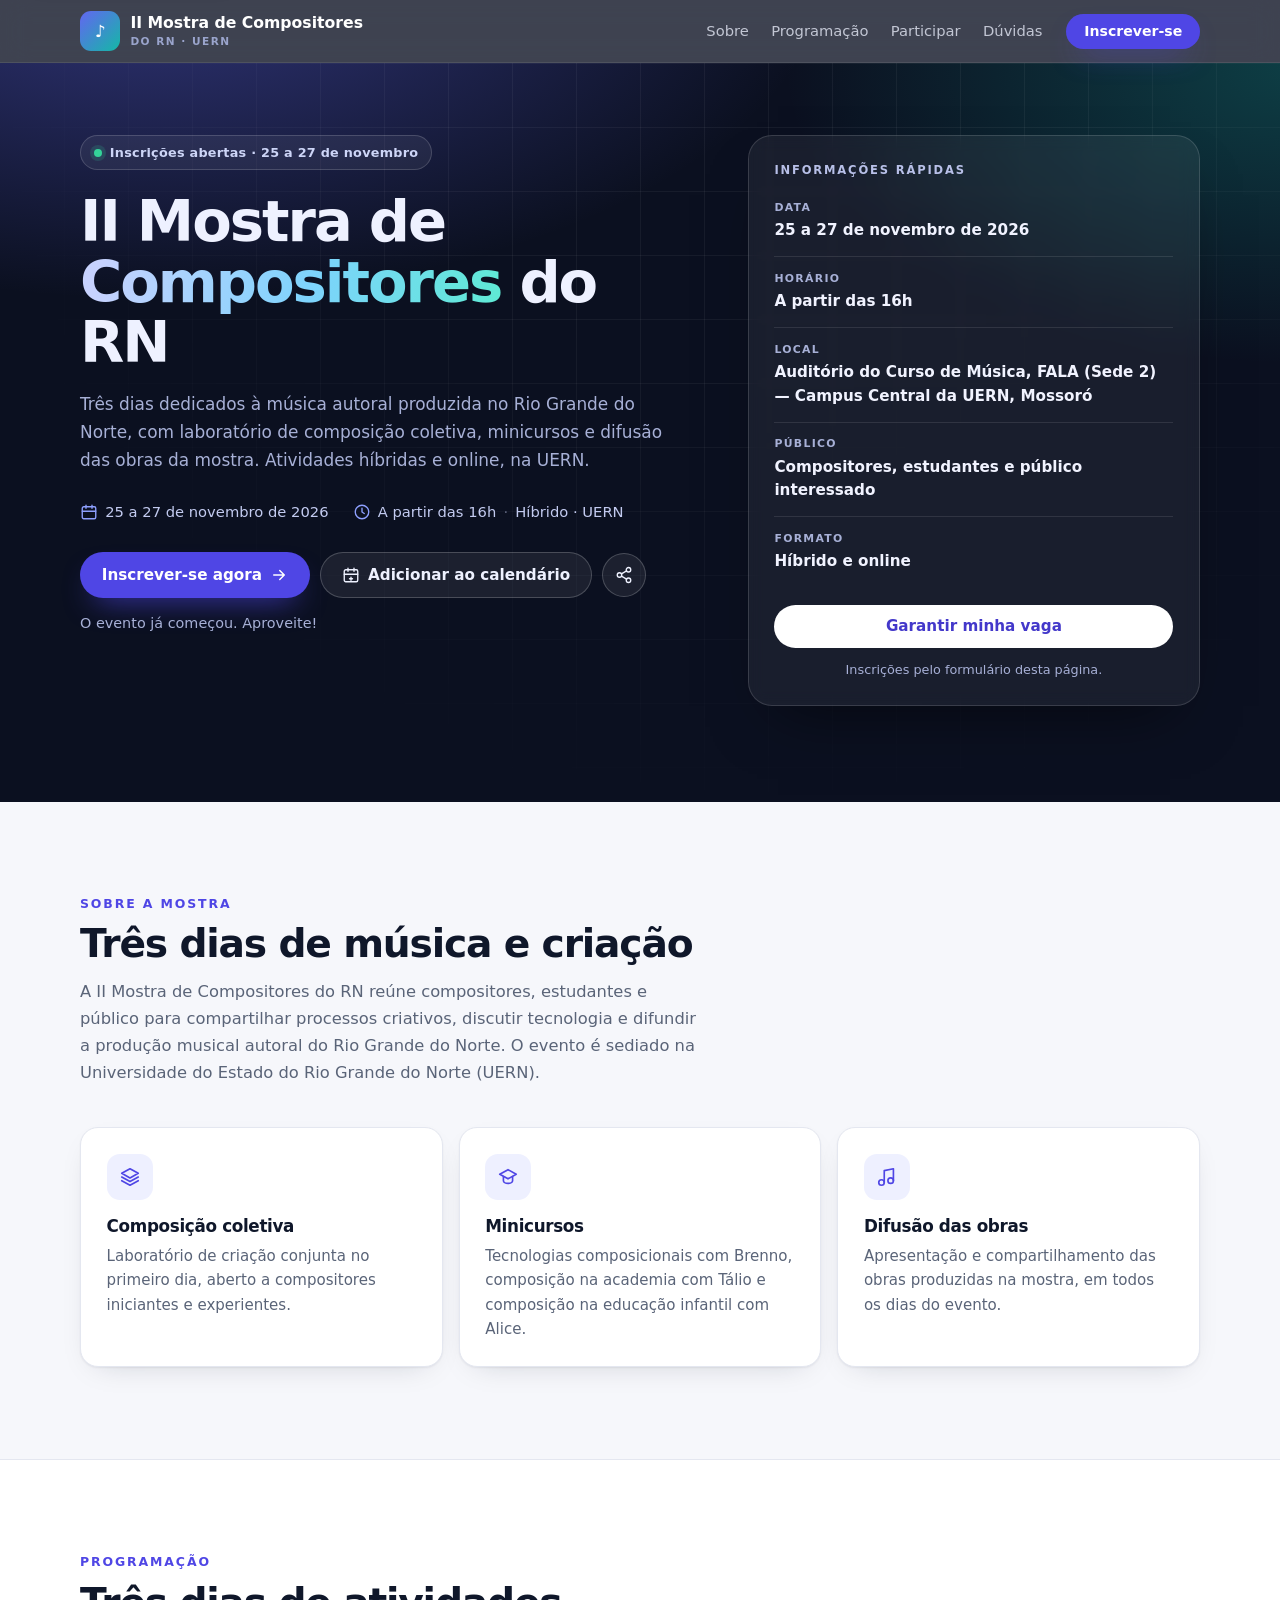
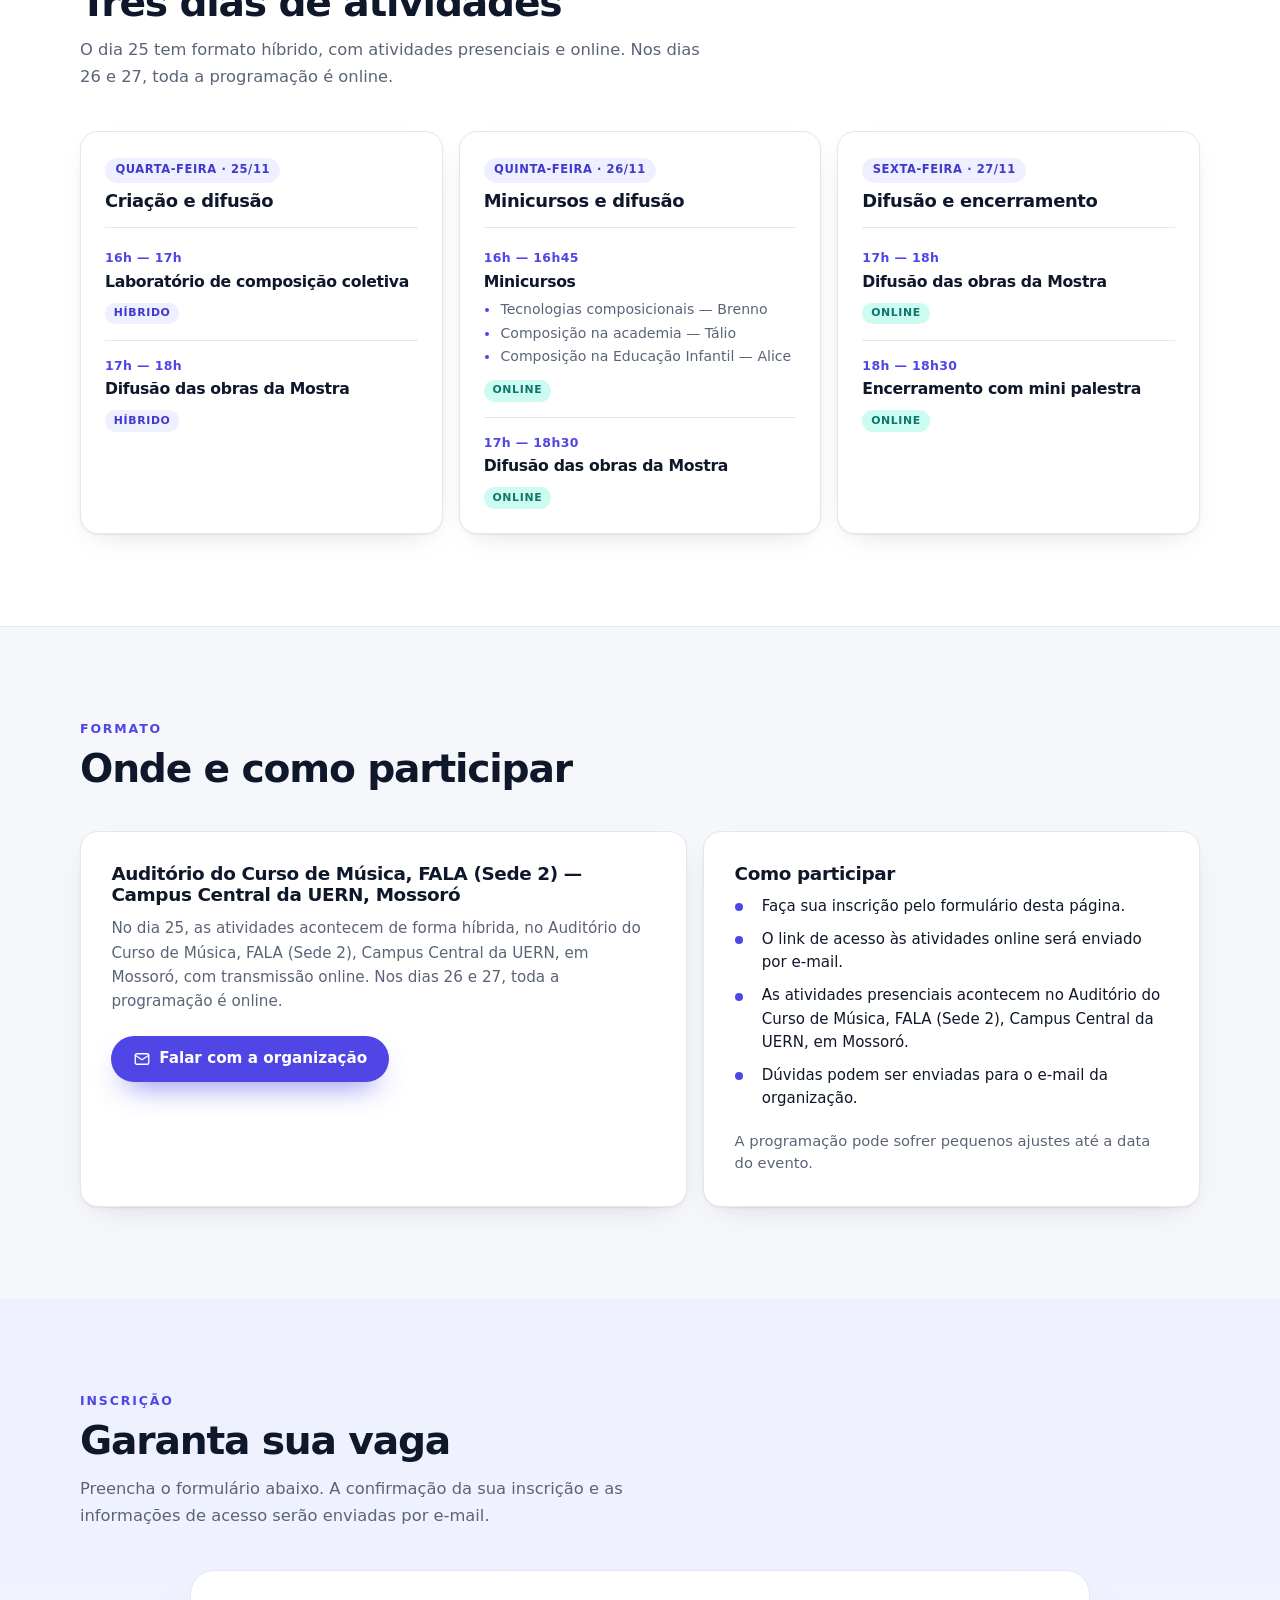
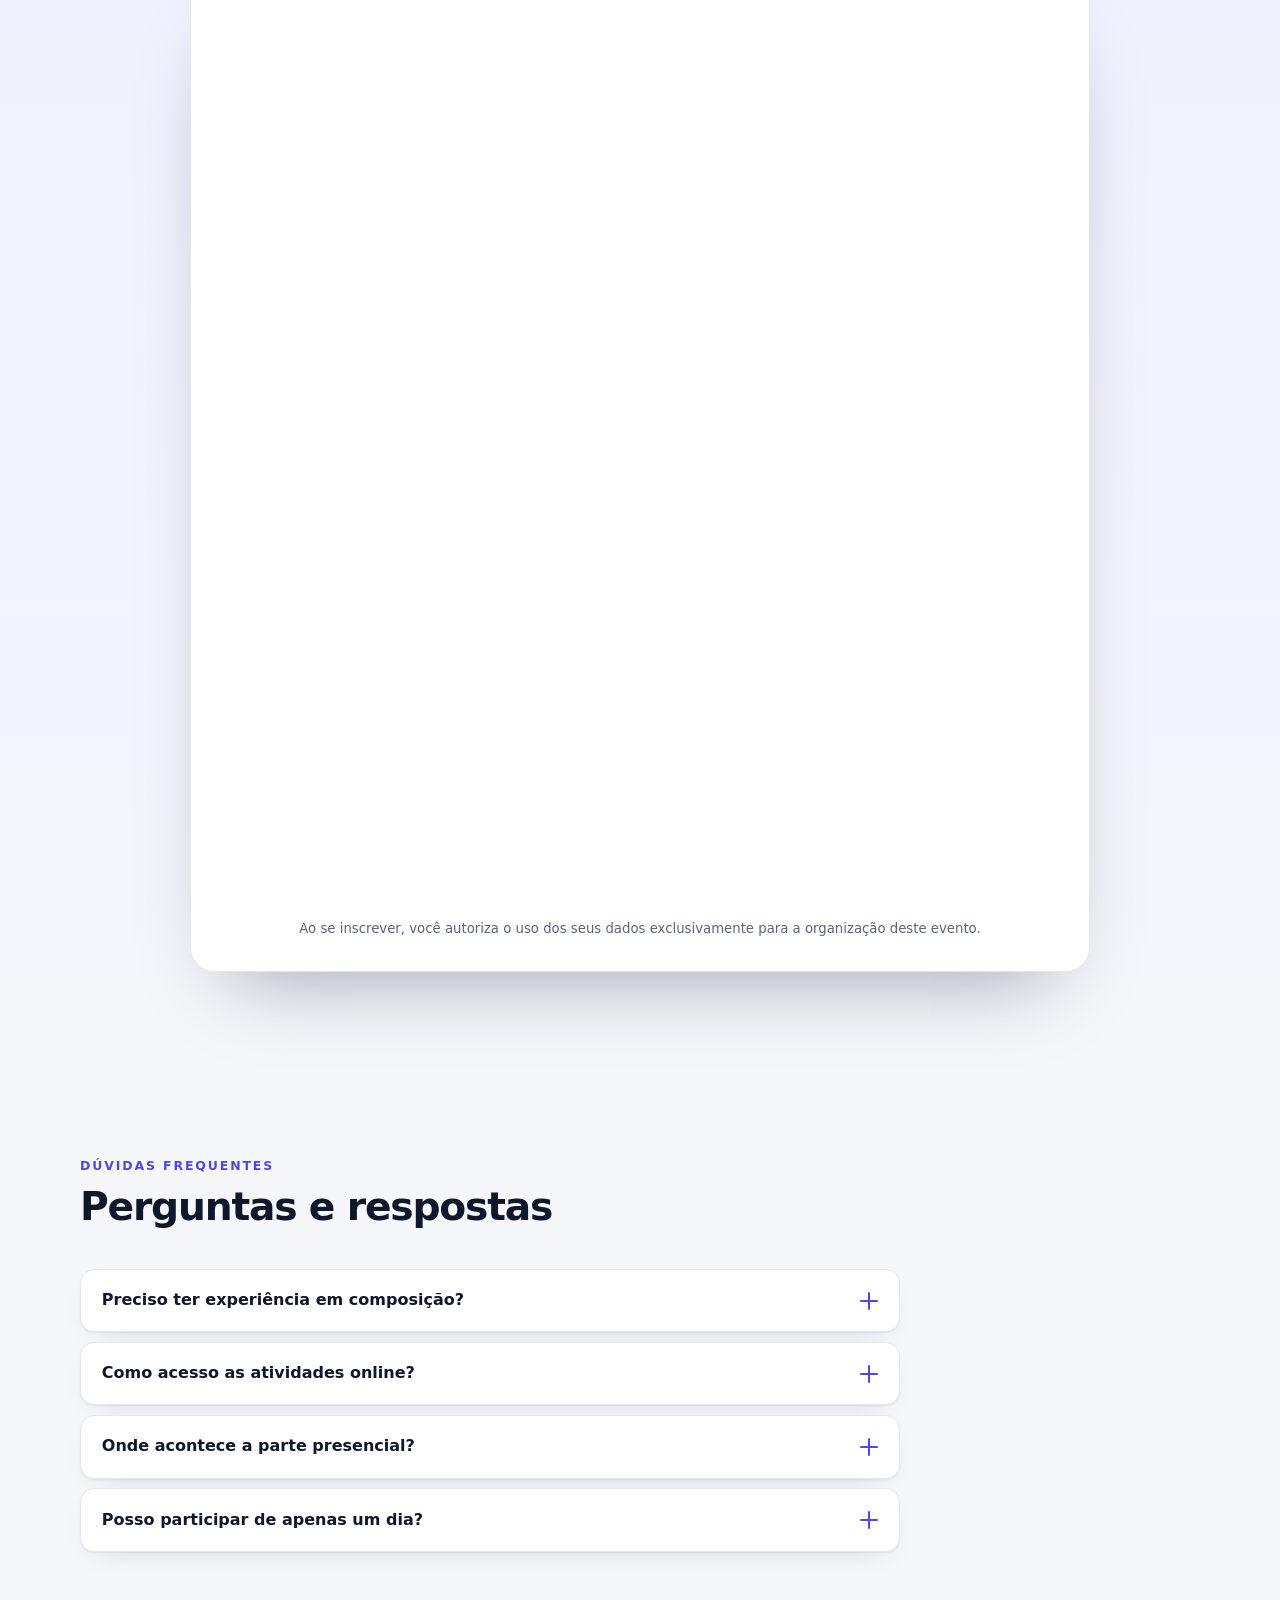
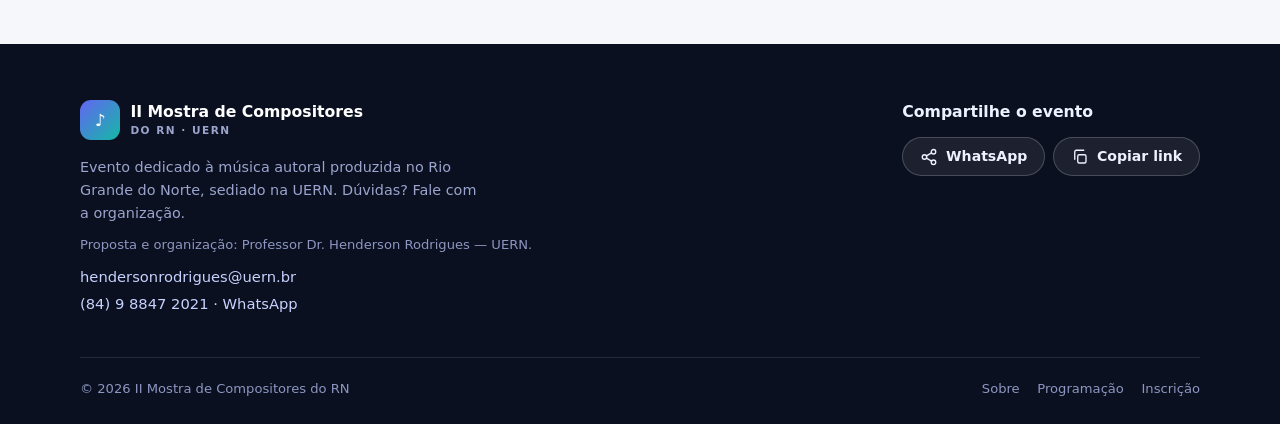
==== index.html @ 87f3ef4d "Atualiza organizacao, contatos e local do evento" ====
<!DOCTYPE html>
<html lang="pt-BR">
<head>
  <meta charset="utf-8" />
  <meta name="viewport" content="width=device-width, initial-scale=1" />
  <title>II Mostra de Compositores do RN — Inscrições abertas</title>
  <meta name="description" content="II Mostra de Compositores do RN — 25 a 27 de novembro de 2026. Laboratório de composição coletiva, minicursos e difusão de obras. Atividades híbridas e online na UERN. Inscreva-se." />
  <meta property="og:type" content="website" />
  <meta property="og:title" content="II Mostra de Compositores do RN" />
  <meta property="og:description" content="25 a 27 de novembro de 2026. Laboratório de composição coletiva, minicursos e difusão de obras. Atividades híbridas e online na UERN." />
  <meta property="og:locale" content="pt_BR" />
  <meta name="theme-color" content="#0b1020" />
  <link rel="icon" href="data:image/svg+xml,%3Csvg xmlns='http://www.w3.org/2000/svg' viewBox='0 0 100 100'%3E%3Crect width='100' height='100' rx='22' fill='%234f46e5'/%3E%3Ctext x='50' y='70' font-family='Arial, sans-serif' font-size='54' font-weight='700' text-anchor='middle' fill='%23ffffff'%3E%E2%99%AA%3C/text%3E%3C/svg%3E" />
  <link rel="stylesheet" href="styles.css" />
  <script src="content.js" defer></script>
  <script src="script.js" defer></script>
</head>
<body>
  <a class="skip-link" href="#conteudo">Pular para o conteúdo</a>

  <header class="site-header">
    <div class="container header-inner">
      <a class="brand" href="#topo" aria-label="Voltar ao início">
        <span class="brand-mark" aria-hidden="true">♪</span>
        <span class="brand-text">
          <span data-field="brand.main">II Mostra de Compositores</span>
          <small data-field="brand.sub">do RN · UERN</small>
        </span>
      </a>

      <nav class="nav" aria-label="Navegação principal">
        <a href="#sobre">Sobre</a>
        <a href="#programacao">Programação</a>
        <a href="#local">Participar</a>
        <a href="#faq">Dúvidas</a>
      </nav>

      <a class="btn btn-primary btn-sm" href="#inscricao">Inscrever-se</a>
    </div>
  </header>

  <main id="conteudo">
    <section class="hero" id="topo">
      <div class="container hero-grid">
        <div class="hero-copy">
          <p class="badge">
            <span class="badge-dot" aria-hidden="true"></span>
            <span data-field="hero.badge">Inscrições abertas · 25 a 27 de novembro</span>
          </p>

          <h1>
            <span data-field="hero.titleStart">II Mostra de</span>
            <span class="grad" data-field="hero.titleHighlight">Compositores</span>
            <span data-field="hero.titleEnd">do RN</span>
          </h1>

          <p class="lead" data-field="hero.lead">
            Três dias dedicados à música autoral produzida no Rio Grande do Norte, com
            laboratório de composição coletiva, minicursos e difusão das obras da mostra.
            Atividades híbridas e online.
          </p>

          <ul class="hero-meta" aria-label="Informações do evento">
            <li>
              <svg viewBox="0 0 24 24" fill="none" stroke="currentColor" stroke-width="1.8" stroke-linecap="round" stroke-linejoin="round" aria-hidden="true"><rect x="3" y="5" width="18" height="16" rx="2"/><path d="M16 3v4M8 3v4M3 11h18"/></svg>
              <span data-event="date">25 a 27 de novembro de 2026</span>
            </li>
            <li>
              <svg viewBox="0 0 24 24" fill="none" stroke="currentColor" stroke-width="1.8" stroke-linecap="round" stroke-linejoin="round" aria-hidden="true"><circle cx="12" cy="12" r="9"/><path d="M12 7v5l3 2"/></svg>
              <span data-event="time">A partir das 16h</span> <span class="meta-sep">·</span> <span data-event="location-short">Híbrido/Online</span>
            </li>
          </ul>

          <div class="hero-actions">
            <a class="btn btn-primary" href="#inscricao">
              <span data-field="hero.ctaPrimary">Inscrever-se agora</span>
              <svg viewBox="0 0 24 24" fill="none" stroke="currentColor" stroke-width="2" stroke-linecap="round" stroke-linejoin="round" aria-hidden="true"><path d="M5 12h14M13 6l6 6-6 6"/></svg>
            </a>
            <a class="btn btn-ghost" id="add-to-calendar" href="#" download="evento.ics">
              <svg viewBox="0 0 24 24" fill="none" stroke="currentColor" stroke-width="1.8" stroke-linecap="round" stroke-linejoin="round" aria-hidden="true"><rect x="3" y="5" width="18" height="16" rx="2"/><path d="M16 3v4M8 3v4M3 11h18M12 15v4M10 17h4"/></svg>
              <span data-field="hero.ctaCalendar">Adicionar ao calendário</span>
            </a>
            <a class="btn btn-icon" id="share-whatsapp" href="#" target="_blank" rel="noopener" aria-label="Compartilhar no WhatsApp" title="Compartilhar no WhatsApp">
              <svg viewBox="0 0 24 24" fill="none" stroke="currentColor" stroke-width="1.8" stroke-linecap="round" stroke-linejoin="round" aria-hidden="true"><circle cx="18" cy="5" r="3"/><circle cx="6" cy="12" r="3"/><circle cx="18" cy="19" r="3"/><path d="m8.6 13.5 6.8 4M15.4 6.5l-6.8 4"/></svg>
            </a>
          </div>

          <div class="countdown" id="countdown" aria-label="Contagem regressiva para o evento" hidden>
            <div class="cd-item"><span class="cd-value" id="cd-days">00</span><span class="cd-label">dias</span></div>
            <div class="cd-item"><span class="cd-value" id="cd-hours">00</span><span class="cd-label">horas</span></div>
            <div class="cd-item"><span class="cd-value" id="cd-mins">00</span><span class="cd-label">min</span></div>
            <div class="cd-item"><span class="cd-value" id="cd-secs">00</span><span class="cd-label">seg</span></div>
          </div>
          <p class="countdown-note" id="countdown-note" hidden></p>
        </div>

        <aside class="event-card" aria-label="Resumo do evento">
          <p class="event-card-title" data-field="hero.cardTitle">Informações rápidas</p>
          <dl class="event-details">
            <div>
              <dt>Data</dt>
              <dd data-event="date">25 a 27 de novembro de 2026</dd>
            </div>
            <div>
              <dt>Horário</dt>
              <dd data-event="time">A partir das 16h</dd>
            </div>
            <div>
              <dt>Local</dt>
              <dd data-event="location">Auditório do Curso de Música, FALA (Sede 2) — Campus Central da UERN, Mossoró</dd>
            </div>
            <div>
              <dt>Público</dt>
              <dd data-field="hero.cardAudience">Compositores, estudantes e público interessado</dd>
            </div>
            <div>
              <dt>Formato</dt>
              <dd data-field="hero.cardFormat">Híbrido e online</dd>
            </div>
          </dl>
          <a class="btn btn-light" href="#inscricao" data-field="hero.cardButton">Garantir minha vaga</a>
          <p class="event-card-note" data-field="hero.cardNote">Inscrições pelo formulário desta página.</p>
        </aside>
      </div>
    </section>

    <section class="section" id="sobre">
      <div class="container">
        <div class="section-head reveal">
          <p class="eyebrow" data-field="about.eyebrow">Sobre a mostra</p>
          <h2 data-field="about.heading">Três dias de música e criação</h2>
          <p class="section-lead" data-field="about.lead">
            A II Mostra de Compositores do RN reúne compositores, estudantes e público
            para compartilhar processos criativos, discutir tecnologia e difundir a
            produção musical autoral do Rio Grande do Norte.
          </p>
        </div>

        <div class="feature-grid">
          <article class="feature-card reveal">
            <span class="feature-icon" aria-hidden="true">
              <svg viewBox="0 0 24 24" fill="none" stroke="currentColor" stroke-width="1.8" stroke-linecap="round" stroke-linejoin="round"><path d="M12 3 3 8l9 5 9-5-9-5Z"/><path d="M3 12l9 5 9-5"/><path d="M3 16l9 5 9-5"/></svg>
            </span>
            <h3 data-field="about.card1Title">Composição coletiva</h3>
            <p data-field="about.card1Text">Laboratório de criação conjunta no primeiro dia, aberto a compositores iniciantes e experientes.</p>
          </article>

          <article class="feature-card reveal">
            <span class="feature-icon" aria-hidden="true">
              <svg viewBox="0 0 24 24" fill="none" stroke="currentColor" stroke-width="1.8" stroke-linecap="round" stroke-linejoin="round"><path d="M12 4 3 9l9 5 9-5-9-5Z"/><path d="M7 11.5V16c0 1.5 2.2 3 5 3s5-1.5 5-3v-4.5"/></svg>
            </span>
            <h3 data-field="about.card2Title">Minicursos</h3>
            <p data-field="about.card2Text">Tecnologias composicionais com Brenno, composição na academia com Tálio e composição na educação infantil com Alice.</p>
          </article>

          <article class="feature-card reveal">
            <span class="feature-icon" aria-hidden="true">
              <svg viewBox="0 0 24 24" fill="none" stroke="currentColor" stroke-width="1.8" stroke-linecap="round" stroke-linejoin="round"><path d="M9 18V5l10-2v13"/><circle cx="6" cy="18" r="3"/><circle cx="16" cy="16" r="3"/></svg>
            </span>
            <h3 data-field="about.card3Title">Difusão das obras</h3>
            <p data-field="about.card3Text">Apresentação e compartilhamento das obras produzidas na mostra, em todos os dias do evento.</p>
          </article>
        </div>
      </div>
    </section>

    <section class="section section-alt" id="programacao">
      <div class="container">
        <div class="section-head reveal">
          <p class="eyebrow" data-field="schedule.eyebrow">Programação</p>
          <h2 data-field="schedule.heading">Três dias de atividades</h2>
          <p class="section-lead" data-field="schedule.lead">
            O dia 25 tem formato híbrido, com atividades presenciais e online.
            Nos dias 26 e 27, toda a programação é online.
          </p>
        </div>

        <div class="schedule">
          <article class="day-card reveal">
            <header class="day-head">
              <span class="day-pill" data-field="schedule.day1.label">Quarta-feira · 25/11</span>
              <h3 data-field="schedule.day1.title">Criação e difusão</h3>
            </header>
            <ul class="session-list">
              <li class="session">
                <span class="session-time" data-field="schedule.day1.session1.time">16h — 17h</span>
                <h4 data-field="schedule.day1.session1.title">Laboratório de composição coletiva</h4>
                <span class="format-tag format-hybrid" data-field="schedule.day1.session1.format">Híbrido</span>
              </li>
              <li class="session">
                <span class="session-time" data-field="schedule.day1.session2.time">17h — 18h</span>
                <h4 data-field="schedule.day1.session2.title">Difusão das obras da Mostra</h4>
                <span class="format-tag format-hybrid" data-field="schedule.day1.session2.format">Híbrido</span>
              </li>
            </ul>
          </article>

          <article class="day-card reveal">
            <header class="day-head">
              <span class="day-pill" data-field="schedule.day2.label">Quinta-feira · 26/11</span>
              <h3 data-field="schedule.day2.title">Minicursos e difusão</h3>
            </header>
            <ul class="session-list">
              <li class="session">
                <span class="session-time" data-field="schedule.day2.session1.time">16h — 16h45</span>
                <h4 data-field="schedule.day2.session1.title">Minicursos</h4>
                <ul class="session-details" data-field="schedule.day2.session1.details" data-field-lines>
                  <li>Tecnologias composicionais — Brenno</li>
                  <li>Composição na academia — Tálio</li>
                  <li>Composição na Educação Infantil — Alice</li>
                </ul>
                <span class="format-tag format-online" data-field="schedule.day2.session1.format">Online</span>
              </li>
              <li class="session">
                <span class="session-time" data-field="schedule.day2.session2.time">17h — 18h30</span>
                <h4 data-field="schedule.day2.session2.title">Difusão das obras da Mostra</h4>
                <span class="format-tag format-online" data-field="schedule.day2.session2.format">Online</span>
              </li>
            </ul>
          </article>

          <article class="day-card reveal">
            <header class="day-head">
              <span class="day-pill" data-field="schedule.day3.label">Sexta-feira · 27/11</span>
              <h3 data-field="schedule.day3.title">Difusão e encerramento</h3>
            </header>
            <ul class="session-list">
              <li class="session">
                <span class="session-time" data-field="schedule.day3.session1.time">17h — 18h</span>
                <h4 data-field="schedule.day3.session1.title">Difusão das obras da Mostra</h4>
                <span class="format-tag format-online" data-field="schedule.day3.session1.format">Online</span>
              </li>
              <li class="session">
                <span class="session-time" data-field="schedule.day3.session2.time">18h — 18h30</span>
                <h4 data-field="schedule.day3.session2.title">Encerramento com mini palestra</h4>
                <span class="format-tag format-online" data-field="schedule.day3.session2.format">Online</span>
              </li>
            </ul>
          </article>
        </div>
      </div>
    </section>

    <section class="section" id="local">
      <div class="container">
        <div class="section-head reveal">
          <p class="eyebrow" data-field="location.eyebrow">Formato</p>
          <h2 data-field="location.heading">Onde e como participar</h2>
        </div>

        <div class="location-grid">
          <div class="location-card reveal">
            <h3 data-event="location">Auditório do Curso de Música, FALA (Sede 2) — Campus Central da UERN, Mossoró</h3>
            <p data-field="location.cardText">
              No dia 25, as atividades acontecem de forma híbrida, no Auditório do Curso
              de Música, FALA (Sede 2), Campus Central da UERN, em Mossoró, com
              transmissão online. Nos dias 26 e 27, toda a programação é online.
            </p>
            <a class="btn btn-primary" data-event="email-link" href="mailto:hendersonrodrigues@gmail.com">
              <svg viewBox="0 0 24 24" fill="none" stroke="currentColor" stroke-width="1.8" stroke-linecap="round" stroke-linejoin="round" aria-hidden="true"><rect x="3" y="5" width="18" height="14" rx="2"/><path d="m3 7 9 6 9-6"/></svg>
              <span data-field="location.cardButton">Falar com a organização</span>
            </a>
          </div>

          <div class="location-tips reveal">
            <h3 data-field="location.tipsHeading">Como participar</h3>
            <ul class="check-list">
              <li data-field="location.tip1">Faça sua inscrição pelo formulário desta página.</li>
              <li data-field="location.tip2">O link de acesso às atividades online será enviado por e-mail.</li>
              <li data-field="location.tip3">As atividades presenciais acontecem no Auditório do Curso de Música, FALA (Sede 2), Campus Central da UERN, em Mossoró.</li>
              <li data-field="location.tip4">Dúvidas podem ser enviadas para o e-mail da organização.</li>
            </ul>
            <p class="muted" data-field="location.note">A programação pode sofrer pequenos ajustes até a data do evento.</p>
          </div>
        </div>
      </div>
    </section>

    <section class="section signup" id="inscricao">
      <div class="container">
        <div class="section-head reveal">
          <p class="eyebrow" data-field="signup.eyebrow">Inscrição</p>
          <h2 data-field="signup.heading">Garanta sua vaga</h2>
          <p class="section-lead" data-field="signup.lead">
            Preencha o formulário abaixo. A confirmação da sua inscrição e as
            informações de acesso serão enviadas por e-mail.
          </p>
        </div>

        <div class="form-card reveal">
          <div id="form-placeholder" class="form-placeholder">
            <p class="form-placeholder-title" data-field="signup.placeholderTitle">O formulário de inscrição será disponibilizado em breve.</p>
            <p><span data-field="signup.placeholderText">Enquanto isso, você pode entrar em contato pelo e-mail</span> <a data-event="email-link" href="mailto:hendersonrodrigues@gmail.com"><span data-event="email">hendersonrodrigues@gmail.com</span></a>.</p>
          </div>
          <iframe
            id="form-iframe"
            title="Formulário de inscrição na II Mostra de Compositores do RN"
            src="about:blank"
            loading="lazy"
            hidden
          ></iframe>
          <p class="form-note" data-field="signup.note">
            Ao se inscrever, você autoriza o uso dos seus dados exclusivamente para a
            organização deste evento.
          </p>
        </div>
      </div>
    </section>

    <section class="section" id="faq">
      <div class="container">
        <div class="section-head reveal">
          <p class="eyebrow" data-field="faq.eyebrow">Dúvidas frequentes</p>
          <h2 data-field="faq.heading">Perguntas e respostas</h2>
        </div>

        <div class="faq-list reveal">
          <details>
            <summary>
              <span data-field="faq.q1">Preciso ter experiência em composição?</span>
              <span class="faq-icon" aria-hidden="true"></span>
            </summary>
            <p data-field="faq.a1">Não. As atividades são abertas tanto a pessoas iniciantes quanto a compositores com experiência.</p>
          </details>
          <details>
            <summary>
              <span data-field="faq.q2">Como acesso as atividades online?</span>
              <span class="faq-icon" aria-hidden="true"></span>
            </summary>
            <p data-field="faq.a2">Após a inscrição, o link de acesso será enviado ao e-mail informado no formulário.</p>
          </details>
          <details>
            <summary>
              <span data-field="faq.q3">Onde acontece a parte presencial?</span>
              <span class="faq-icon" aria-hidden="true"></span>
            </summary>
            <p data-field="faq.a3">No Auditório do Curso de Música, FALA (Sede 2), Campus Central da UERN, em Mossoró.</p>
          </details>
          <details>
            <summary>
              <span data-field="faq.q4">Posso participar de apenas um dia?</span>
              <span class="faq-icon" aria-hidden="true"></span>
            </summary>
            <p data-field="faq.a4">Sim. Você pode acompanhar as atividades de interesse, respeitando os horários de cada dia da programação.</p>
          </details>
        </div>
      </div>
    </section>
  </main>

  <footer class="site-footer">
    <div class="container footer-grid">
      <div>
        <a class="brand" href="#topo" aria-label="Voltar ao início">
          <span class="brand-mark" aria-hidden="true">♪</span>
          <span class="brand-text">
            <span data-field="brand.main">II Mostra de Compositores</span>
            <small data-field="brand.sub">do RN · UERN</small>
          </span>
        </a>
        <p class="footer-text" data-field="footer.text">
          Evento dedicado à música autoral produzida no Rio Grande do Norte, sediado na UERN.
          Dúvidas? Fale com a organização.
        </p>
        <p class="footer-credit" data-field="footer.credit">Proposta e organização: Professor Dr. Henderson Rodrigues — UERN.</p>
        <div class="footer-contact">
          <a class="footer-mail" data-event="email-link" href="mailto:hendersonrodrigues@uern.br">
            <span data-event="email">hendersonrodrigues@uern.br</span>
          </a>
          <a class="footer-mail" data-event="phone-link" href="https://wa.me/5584988472021">
            <span data-event="phone">(84) 9 8847 2021</span> · WhatsApp
          </a>
        </div>
      </div>

      <div class="footer-share">
        <p class="footer-title" data-field="footer.shareTitle">Compartilhe o evento</p>
        <div class="footer-actions">
          <a class="btn btn-ghost btn-sm" id="share-whatsapp-footer" href="#" target="_blank" rel="noopener">
            <svg viewBox="0 0 24 24" fill="none" stroke="currentColor" stroke-width="1.8" stroke-linecap="round" stroke-linejoin="round" aria-hidden="true"><circle cx="18" cy="5" r="3"/><circle cx="6" cy="12" r="3"/><circle cx="18" cy="19" r="3"/><path d="m8.6 13.5 6.8 4M15.4 6.5l-6.8 4"/></svg>
            <span data-field="footer.whatsapp">WhatsApp</span>
          </a>
          <button class="btn btn-ghost btn-sm" id="copy-link" type="button">
            <svg viewBox="0 0 24 24" fill="none" stroke="currentColor" stroke-width="1.8" stroke-linecap="round" stroke-linejoin="round" aria-hidden="true"><rect x="9" y="9" width="11" height="11" rx="2"/><path d="M5 15V5a2 2 0 0 1 2-2h10"/></svg>
            <span data-field="footer.copy">Copiar link</span>
          </button>
        </div>
        <p class="copy-feedback" id="copy-feedback" role="status" aria-live="polite"></p>
      </div>
    </div>

    <div class="container footer-bottom">
      <p>© <span id="year">2026</span> <span data-event="event-name">II Mostra de Compositores do RN</span></p>
      <nav aria-label="Links do rodapé">
        <a href="#sobre">Sobre</a>
        <a href="#programacao">Programação</a>
        <a href="#inscricao">Inscrição</a>
      </nav>
    </div>
  </footer>
</body>
</html>
---- styles.css ----
:root {
  --ink: #0f172a;
  --muted: #5a6478;
  --line: #e4e7f0;
  --bg: #f6f7fb;
  --white: #ffffff;
  --brand: #4f46e5;
  --brand-strong: #4338ca;
  --brand-soft: #eef0ff;
  --accent: #f59e0b;
  --hero-ink: #eef1ff;
  --hero-muted: #a7b0d6;
  --radius: 18px;
  --shadow-sm: 0 1px 2px rgba(15, 23, 42, 0.06), 0 10px 30px -18px rgba(15, 23, 42, 0.25);
  --shadow-lg: 0 40px 80px -40px rgba(15, 23, 42, 0.4);
  --font: ui-sans-serif, system-ui, -apple-system, "Segoe UI", Roboto, "Helvetica Neue", Arial, sans-serif;
}

*,
*::before,
*::after {
  box-sizing: border-box;
}

html {
  scroll-behavior: smooth;
  -webkit-text-size-adjust: 100%;
}

body {
  margin: 0;
  font-family: var(--font);
  font-size: 16px;
  line-height: 1.55;
  color: var(--ink);
  background: var(--bg);
  -webkit-font-smoothing: antialiased;
}

[hidden] {
  display: none !important;
}

a {
  color: var(--brand);
  text-decoration: none;
}

p a {
  text-decoration: underline;
  text-underline-offset: 2px;
}

h1,
h2,
h3,
h4 {
  margin: 0;
  line-height: 1.15;
  letter-spacing: -0.02em;
}

p {
  margin: 0 0 1rem;
}

ul,
ol {
  margin: 0;
  padding: 0;
  list-style: none;
}

svg {
  width: 18px;
  height: 18px;
  flex: none;
}

:focus-visible {
  outline: 3px solid var(--accent);
  outline-offset: 3px;
}

.container {
  width: min(1120px, 100% - 2.5rem);
  margin-inline: auto;
}

.skip-link {
  position: absolute;
  top: -4rem;
  left: 1rem;
  z-index: 200;
  padding: 0.6rem 1rem;
  border-radius: 10px;
  background: #fff;
  color: var(--ink);
  font-weight: 600;
  box-shadow: var(--shadow-sm);
  transition: top 0.2s ease;
}

.skip-link:focus {
  top: 1rem;
}

section[id],
#topo {
  scroll-margin-top: 84px;
}

.btn {
  display: inline-flex;
  align-items: center;
  justify-content: center;
  gap: 0.5rem;
  padding: 0.8rem 1.3rem;
  border: 1px solid transparent;
  border-radius: 999px;
  font-family: inherit;
  font-size: 0.95rem;
  font-weight: 600;
  line-height: 1;
  white-space: nowrap;
  cursor: pointer;
  transition: transform 0.2s ease, background-color 0.2s ease, border-color 0.2s ease, box-shadow 0.2s ease;
}

.btn:hover {
  transform: translateY(-1px);
}

.btn svg {
  width: 18px;
  height: 18px;
}

.btn-primary {
  background: var(--brand);
  color: #fff;
  box-shadow: 0 14px 30px -14px rgba(79, 70, 229, 0.9);
}

.btn-primary:hover {
  background: var(--brand-strong);
}

.btn-ghost {
  background: rgba(255, 255, 255, 0.07);
  border-color: rgba(255, 255, 255, 0.2);
  color: var(--hero-ink);
}

.btn-ghost:hover {
  background: rgba(255, 255, 255, 0.14);
}

.btn-light {
  width: 100%;
  background: #fff;
  color: var(--brand-strong);
}

.btn-light:hover {
  background: var(--brand-soft);
}

.btn-sm {
  padding: 0.6rem 1.05rem;
  font-size: 0.88rem;
}

.btn-icon {
  width: 44px;
  height: 44px;
  padding: 0;
  background: rgba(255, 255, 255, 0.07);
  border-color: rgba(255, 255, 255, 0.2);
  color: var(--hero-ink);
}

.btn-icon:hover {
  background: rgba(255, 255, 255, 0.14);
}

.site-header {
  position: sticky;
  top: 0;
  z-index: 60;
  background: rgba(11, 16, 32, 0.78);
  border-bottom: 1px solid rgba(255, 255, 255, 0.08);
  backdrop-filter: blur(14px);
  -webkit-backdrop-filter: blur(14px);
}

.header-inner {
  display: flex;
  align-items: center;
  gap: 1.5rem;
  padding: 0.7rem 0;
}

.brand {
  display: inline-flex;
  align-items: center;
  gap: 0.65rem;
  margin-right: auto;
  color: #fff;
}

.brand-mark {
  display: grid;
  place-items: center;
  width: 40px;
  height: 40px;
  border-radius: 11px;
  background: linear-gradient(135deg, #6366f1, #14b8a6);
  font-weight: 800;
  font-size: 1.05rem;
  color: #fff;
}

.brand-text {
  font-weight: 700;
  font-size: 0.98rem;
  line-height: 1.2;
}

.brand-text small {
  display: block;
  margin-top: 2px;
  font-size: 0.66rem;
  font-weight: 600;
  letter-spacing: 0.14em;
  text-transform: uppercase;
  color: #9aa4cc;
}

.nav {
  display: flex;
  gap: 1.4rem;
}

.nav a {
  color: rgba(238, 241, 255, 0.75);
  font-size: 0.92rem;
  font-weight: 500;
  transition: color 0.2s ease;
}

.nav a:hover {
  color: #fff;
}

.hero {
  position: relative;
  overflow: hidden;
  padding: 72px 0 96px;
  background:
    radial-gradient(1100px 560px at 12% -15%, rgba(99, 102, 241, 0.45), transparent 62%),
    radial-gradient(900px 520px at 102% 0%, rgba(20, 184, 166, 0.28), transparent 58%),
    #0b1020;
  color: var(--hero-ink);
}

.hero::before {
  content: "";
  position: absolute;
  inset: 0;
  background-image:
    linear-gradient(rgba(255, 255, 255, 0.05) 1px, transparent 1px),
    linear-gradient(90deg, rgba(255, 255, 255, 0.05) 1px, transparent 1px);
  background-size: 64px 64px;
  mask-image: radial-gradient(ellipse at 60% 0%, #000 30%, transparent 75%);
  -webkit-mask-image: radial-gradient(ellipse at 60% 0%, #000 30%, transparent 75%);
  pointer-events: none;
}

.hero-grid {
  position: relative;
  display: grid;
  grid-template-columns: 1.15fr 0.85fr;
  gap: 3.5rem;
  align-items: start;
}

.badge {
  display: inline-flex;
  align-items: center;
  gap: 0.5rem;
  margin: 0 0 1.4rem;
  padding: 0.4rem 0.8rem;
  border: 1px solid rgba(255, 255, 255, 0.16);
  border-radius: 999px;
  background: rgba(255, 255, 255, 0.06);
  font-size: 0.8rem;
  font-weight: 600;
  letter-spacing: 0.02em;
  color: #cdd5f7;
}

.badge-dot {
  width: 8px;
  height: 8px;
  border-radius: 50%;
  background: #34d399;
  box-shadow: 0 0 0 4px rgba(52, 211, 153, 0.16);
  animation: pulse 2.2s ease-in-out infinite;
}

@keyframes pulse {
  0%,
  100% {
    box-shadow: 0 0 0 4px rgba(52, 211, 153, 0.16);
  }
  50% {
    box-shadow: 0 0 0 7px rgba(52, 211, 153, 0.05);
  }
}

.hero h1 {
  font-size: clamp(2.3rem, 5vw, 3.6rem);
  font-weight: 800;
  letter-spacing: -0.035em;
  line-height: 1.05;
  margin-bottom: 1.1rem;
}

.grad {
  background: linear-gradient(100deg, #c7d2fe 5%, #7dd3fc 55%, #5eead4 100%);
  -webkit-background-clip: text;
  background-clip: text;
  color: transparent;
}

.lead {
  max-width: 56ch;
  font-size: 1.06rem;
  line-height: 1.65;
  color: var(--hero-muted);
}

.hero-meta {
  display: flex;
  flex-wrap: wrap;
  gap: 0.7rem 1.5rem;
  margin-top: 1.6rem;
  color: #c3cbf0;
  font-size: 0.92rem;
}

.hero-meta li {
  display: flex;
  align-items: center;
  gap: 0.45rem;
}

.hero-meta svg {
  color: #8ea0ff;
}

.meta-sep {
  color: rgba(195, 203, 240, 0.45);
}

.hero-actions {
  display: flex;
  flex-wrap: wrap;
  align-items: center;
  gap: 0.65rem;
  margin-top: 1.8rem;
}

.countdown {
  display: grid;
  grid-template-columns: repeat(4, minmax(62px, 76px));
  gap: 0.55rem;
  margin-top: 2.2rem;
}

.cd-item {
  display: flex;
  flex-direction: column;
  align-items: center;
  gap: 0.15rem;
  padding: 0.65rem 0.25rem 0.55rem;
  border: 1px solid rgba(255, 255, 255, 0.1);
  border-radius: 13px;
  background: rgba(255, 255, 255, 0.06);
}

.cd-value {
  font-size: 1.55rem;
  font-weight: 800;
  font-variant-numeric: tabular-nums;
  letter-spacing: -0.02em;
}

.cd-label {
  font-size: 0.64rem;
  font-weight: 600;
  letter-spacing: 0.14em;
  text-transform: uppercase;
  color: var(--hero-muted);
}

.countdown-note {
  margin-top: 0.9rem;
  font-size: 0.9rem;
  color: var(--hero-muted);
}

.event-card {
  padding: 1.6rem;
  border: 1px solid rgba(255, 255, 255, 0.14);
  border-radius: 24px;
  background: rgba(255, 255, 255, 0.06);
  backdrop-filter: blur(8px);
  -webkit-backdrop-filter: blur(8px);
  box-shadow: 0 30px 60px -30px rgba(0, 0, 0, 0.6);
}

.event-card-title {
  margin-bottom: 0.4rem;
  font-size: 0.72rem;
  font-weight: 700;
  letter-spacing: 0.16em;
  text-transform: uppercase;
  color: #b8c0e8;
}

.event-details {
  margin: 0;
}

.event-details > div {
  display: grid;
  gap: 0.15rem;
  padding: 0.85rem 0;
  border-top: 1px solid rgba(255, 255, 255, 0.1);
}

.event-details dt {
  font-size: 0.68rem;
  font-weight: 600;
  letter-spacing: 0.12em;
  text-transform: uppercase;
  color: var(--hero-muted);
}

.event-details dd {
  margin: 0;
  font-size: 0.95rem;
  font-weight: 600;
  color: #f1f3ff;
}

.event-details > div:first-child {
  border-top: 0;
}

.event-card .btn-light {
  margin-top: 1.1rem;
}

.event-card-note {
  margin: 0.75rem 0 0;
  font-size: 0.8rem;
  text-align: center;
  color: var(--hero-muted);
}

.section {
  padding: clamp(56px, 8vw, 92px) 0;
}

.section-alt {
  background: #fff;
  border-block: 1px solid var(--line);
}

.section-head {
  max-width: 62ch;
  margin-bottom: 2.5rem;
}

.eyebrow {
  margin: 0 0 0.5rem;
  font-size: 0.78rem;
  font-weight: 700;
  letter-spacing: 0.15em;
  text-transform: uppercase;
  color: var(--brand);
}

.section-head h2 {
  margin-bottom: 0.8rem;
  font-size: clamp(1.75rem, 3.4vw, 2.45rem);
  font-weight: 800;
  letter-spacing: -0.03em;
}

.section-lead {
  margin: 0;
  font-size: 1.02rem;
  line-height: 1.65;
  color: var(--muted);
}

.feature-grid {
  display: grid;
  grid-template-columns: repeat(auto-fit, minmax(230px, 1fr));
  gap: 1rem;
}

.feature-card {
  padding: 1.6rem;
  border: 1px solid var(--line);
  border-radius: var(--radius);
  background: #fff;
  box-shadow: var(--shadow-sm);
}

.feature-icon {
  display: grid;
  place-items: center;
  width: 46px;
  height: 46px;
  margin-bottom: 1.1rem;
  border-radius: 13px;
  background: var(--brand-soft);
  color: var(--brand);
}

.feature-icon svg {
  width: 22px;
  height: 22px;
}

.feature-card h3 {
  margin-bottom: 0.5rem;
  font-size: 1.05rem;
  font-weight: 700;
}

.feature-card p {
  margin: 0;
  font-size: 0.94rem;
  line-height: 1.6;
  color: var(--muted);
}

.schedule {
  display: grid;
  grid-template-columns: repeat(auto-fit, minmax(280px, 1fr));
  gap: 1rem;
}

.day-card {
  padding: 1.5rem;
  border: 1px solid var(--line);
  border-radius: var(--radius);
  background: #fff;
  box-shadow: var(--shadow-sm);
}

.day-head {
  margin-bottom: 0.3rem;
  padding-bottom: 1rem;
  border-bottom: 1px solid var(--line);
}

.day-pill {
  display: inline-block;
  margin-bottom: 0.5rem;
  padding: 0.22rem 0.65rem;
  border-radius: 999px;
  background: var(--brand-soft);
  color: var(--brand-strong);
  font-size: 0.72rem;
  font-weight: 700;
  letter-spacing: 0.05em;
  text-transform: uppercase;
}

.day-card h3 {
  font-size: 1.12rem;
  font-weight: 700;
}

.session-list {
  display: grid;
}

.session {
  padding: 0.95rem 0;
  border-bottom: 1px solid var(--line);
}

.session:last-child {
  padding-bottom: 0;
  border-bottom: 0;
}

.session-time {
  display: block;
  margin-bottom: 0.2rem;
  font-size: 0.78rem;
  font-weight: 700;
  letter-spacing: 0.03em;
  color: var(--brand);
}

.session h4 {
  margin-bottom: 0.45rem;
  font-size: 0.98rem;
  font-weight: 600;
  line-height: 1.35;
}

.session-details {
  display: grid;
  gap: 0.2rem;
  margin: 0 0 0.6rem;
  padding-left: 1.05rem;
  list-style: disc;
  font-size: 0.88rem;
  line-height: 1.45;
  color: var(--muted);
}

.session-details li::marker {
  color: var(--brand);
}

.format-tag {
  display: inline-block;
  padding: 0.15rem 0.55rem;
  border-radius: 999px;
  font-size: 0.68rem;
  font-weight: 700;
  letter-spacing: 0.06em;
  text-transform: uppercase;
}

.format-hybrid {
  background: var(--brand-soft);
  color: var(--brand-strong);
}

.format-online {
  background: #ccfbf1;
  color: #0f766e;
}

.location-grid {
  display: grid;
  grid-template-columns: 1.1fr 0.9fr;
  gap: 1rem;
}

.location-card,
.location-tips {
  padding: 1.9rem;
  border: 1px solid var(--line);
  border-radius: var(--radius);
  background: #fff;
  box-shadow: var(--shadow-sm);
}

.location-card h3,
.location-tips h3 {
  margin-bottom: 0.7rem;
  font-size: 1.15rem;
  font-weight: 700;
}

.location-card p {
  margin-bottom: 1.4rem;
  color: var(--muted);
  font-size: 0.95rem;
  line-height: 1.6;
}

.check-list {
  display: grid;
  gap: 0.6rem;
  margin-bottom: 1.2rem;
}

.check-list li {
  position: relative;
  padding-left: 1.7rem;
  font-size: 0.94rem;
  color: var(--ink);
}

.check-list li::before {
  content: "";
  position: absolute;
  top: 0.55em;
  left: 0;
  width: 8px;
  height: 8px;
  border-radius: 50%;
  background: var(--brand);
}

.muted {
  color: var(--muted);
  font-size: 0.92rem;
  margin: 0;
}

.signup {
  background: linear-gradient(180deg, #eef0ff 0%, var(--bg) 100%);
}

.form-card {
  max-width: 900px;
  margin: 0 auto;
  padding: clamp(1rem, 3vw, 2rem);
  border: 1px solid var(--line);
  border-radius: 24px;
  background: #fff;
  box-shadow: var(--shadow-lg);
}

.form-placeholder {
  padding: 3rem 1.5rem;
  text-align: center;
  border: 1px dashed #cfd5ea;
  border-radius: 16px;
  background: #fafbff;
}

.form-placeholder-title {
  margin-bottom: 0.5rem;
  font-weight: 700;
  color: var(--ink);
}

.form-placeholder p {
  margin: 0;
  color: var(--muted);
  font-size: 0.94rem;
}

#form-iframe {
  display: block;
  width: 100%;
  min-height: 900px;
  border: 0;
  border-radius: 14px;
  background: #fff;
}

.form-note {
  margin: 1rem 0 0;
  font-size: 0.83rem;
  text-align: center;
  color: var(--muted);
}

.faq-list {
  display: grid;
  gap: 0.6rem;
  max-width: 820px;
}

.faq-list details {
  border: 1px solid var(--line);
  border-radius: 14px;
  background: #fff;
  box-shadow: var(--shadow-sm);
  transition: border-color 0.2s ease;
}

.faq-list details[open] {
  border-color: #c7cdf5;
}

.faq-list summary {
  display: flex;
  align-items: center;
  justify-content: space-between;
  gap: 1rem;
  padding: 1.15rem 1.3rem;
  font-weight: 600;
  cursor: pointer;
  list-style: none;
}

.faq-list summary::-webkit-details-marker {
  display: none;
}

.faq-list details p {
  margin: 0;
  padding: 0 1.3rem 1.25rem;
  font-size: 0.94rem;
  line-height: 1.65;
  color: var(--muted);
}

.faq-icon {
  position: relative;
  width: 18px;
  height: 18px;
  flex: none;
}

.faq-icon::before,
.faq-icon::after {
  content: "";
  position: absolute;
  top: 50%;
  left: 0;
  width: 100%;
  height: 2px;
  border-radius: 2px;
  background: var(--brand);
  transform: translateY(-50%);
}

.faq-icon::after {
  transform: translateY(-50%) rotate(90deg);
  transition: transform 0.2s ease;
}

details[open] .faq-icon::after {
  transform: translateY(-50%) rotate(0deg);
}

.site-footer {
  padding: 3.5rem 0 1.5rem;
  background: #0b1020;
  color: #cfd5f5;
}

.footer-grid {
  display: grid;
  grid-template-columns: 1.4fr 1fr;
  gap: 2rem;
}

.site-footer .brand {
  margin-right: 0;
}

.footer-text {
  max-width: 44ch;
  margin: 1rem 0 0.6rem;
  font-size: 0.9rem;
  line-height: 1.6;
  color: #9aa4cc;
}

.footer-mail {
  color: #c7d2fe;
  font-size: 0.92rem;
}

.footer-mail:hover {
  text-decoration: underline;
}

.footer-credit {
  margin: 0.1rem 0 0.75rem;
  font-size: 0.82rem;
  line-height: 1.5;
  color: #8c96c0;
}

.footer-contact {
  display: flex;
  flex-direction: column;
  align-items: flex-start;
  gap: 0.25rem;
}

.footer-share {
  justify-self: end;
}

.footer-title {
  margin-bottom: 0.8rem;
  font-size: 0.98rem;
  font-weight: 700;
  color: #eef1ff;
}

.footer-actions {
  display: flex;
  flex-wrap: wrap;
  gap: 0.5rem;
}

.copy-feedback {
  min-height: 1.2em;
  margin: 0.6rem 0 0;
  font-size: 0.84rem;
  color: #86efac;
}

.footer-bottom {
  display: flex;
  flex-wrap: wrap;
  align-items: center;
  justify-content: space-between;
  gap: 1rem;
  margin-top: 2.6rem;
  padding-top: 1.3rem;
  border-top: 1px solid rgba(255, 255, 255, 0.1);
  font-size: 0.82rem;
  color: #8c96c0;
}

.footer-bottom p {
  margin: 0;
}

.footer-bottom nav {
  display: flex;
  gap: 1.1rem;
}

.footer-bottom a {
  color: #8c96c0;
}

.footer-bottom a:hover {
  color: #fff;
}

.js .reveal {
  opacity: 0;
  transform: translateY(18px);
  transition: opacity 0.6s ease, transform 0.6s ease;
}

.js .reveal.is-visible {
  opacity: 1;
  transform: none;
}

.js .feature-grid .reveal:nth-child(2) {
  transition-delay: 80ms;
}

.js .feature-grid .reveal:nth-child(3) {
  transition-delay: 160ms;
}

@media (max-width: 900px) {
  .hero {
    padding: 48px 0 72px;
  }

  .hero-grid {
    grid-template-columns: 1fr;
    gap: 2.5rem;
  }

  .event-card {
    max-width: 480px;
  }

  .location-grid {
    grid-template-columns: 1fr;
  }

  .footer-grid {
    grid-template-columns: 1fr;
  }

  .footer-share {
    justify-self: start;
  }
}

@media (max-width: 720px) {
  .nav {
    display: none;
  }

  .header-inner {
    gap: 1rem;
  }

  .hero-meta {
    flex-direction: column;
    gap: 0.5rem;
  }

  .hero-actions .btn-primary,
  .hero-actions .btn-ghost {
    flex: 1 1 auto;
  }

  #form-iframe {
    min-height: 1000px;
  }
}

@media (max-width: 520px) {
  .container {
    width: min(1120px, 100% - 2rem);
  }

  .brand-text {
    font-size: 0.82rem;
  }

  .brand-text small {
    font-size: 0.6rem;
    letter-spacing: 0.1em;
  }

  .section {
    padding: 48px 0;
  }

  .countdown {
    grid-template-columns: repeat(4, 1fr);
  }

  .cd-value {
    font-size: 1.3rem;
  }

  .event-card,
  .feature-card,
  .location-card,
  .location-tips {
    padding: 1.3rem;
  }

  .hero-actions .btn {
    width: 100%;
  }

  .btn-icon {
    width: 100%;
  }

  .faq-list summary {
    padding: 1rem 1.1rem;
    font-size: 0.95rem;
  }
}

@media (prefers-reduced-motion: reduce) {
  html {
    scroll-behavior: auto;
  }

  *,
  *::before,
  *::after {
    animation-duration: 0.001ms !important;
    animation-iteration-count: 1 !important;
    transition-duration: 0.001ms !important;
  }

  .js .reveal {
    opacity: 1;
    transform: none;
  }
}
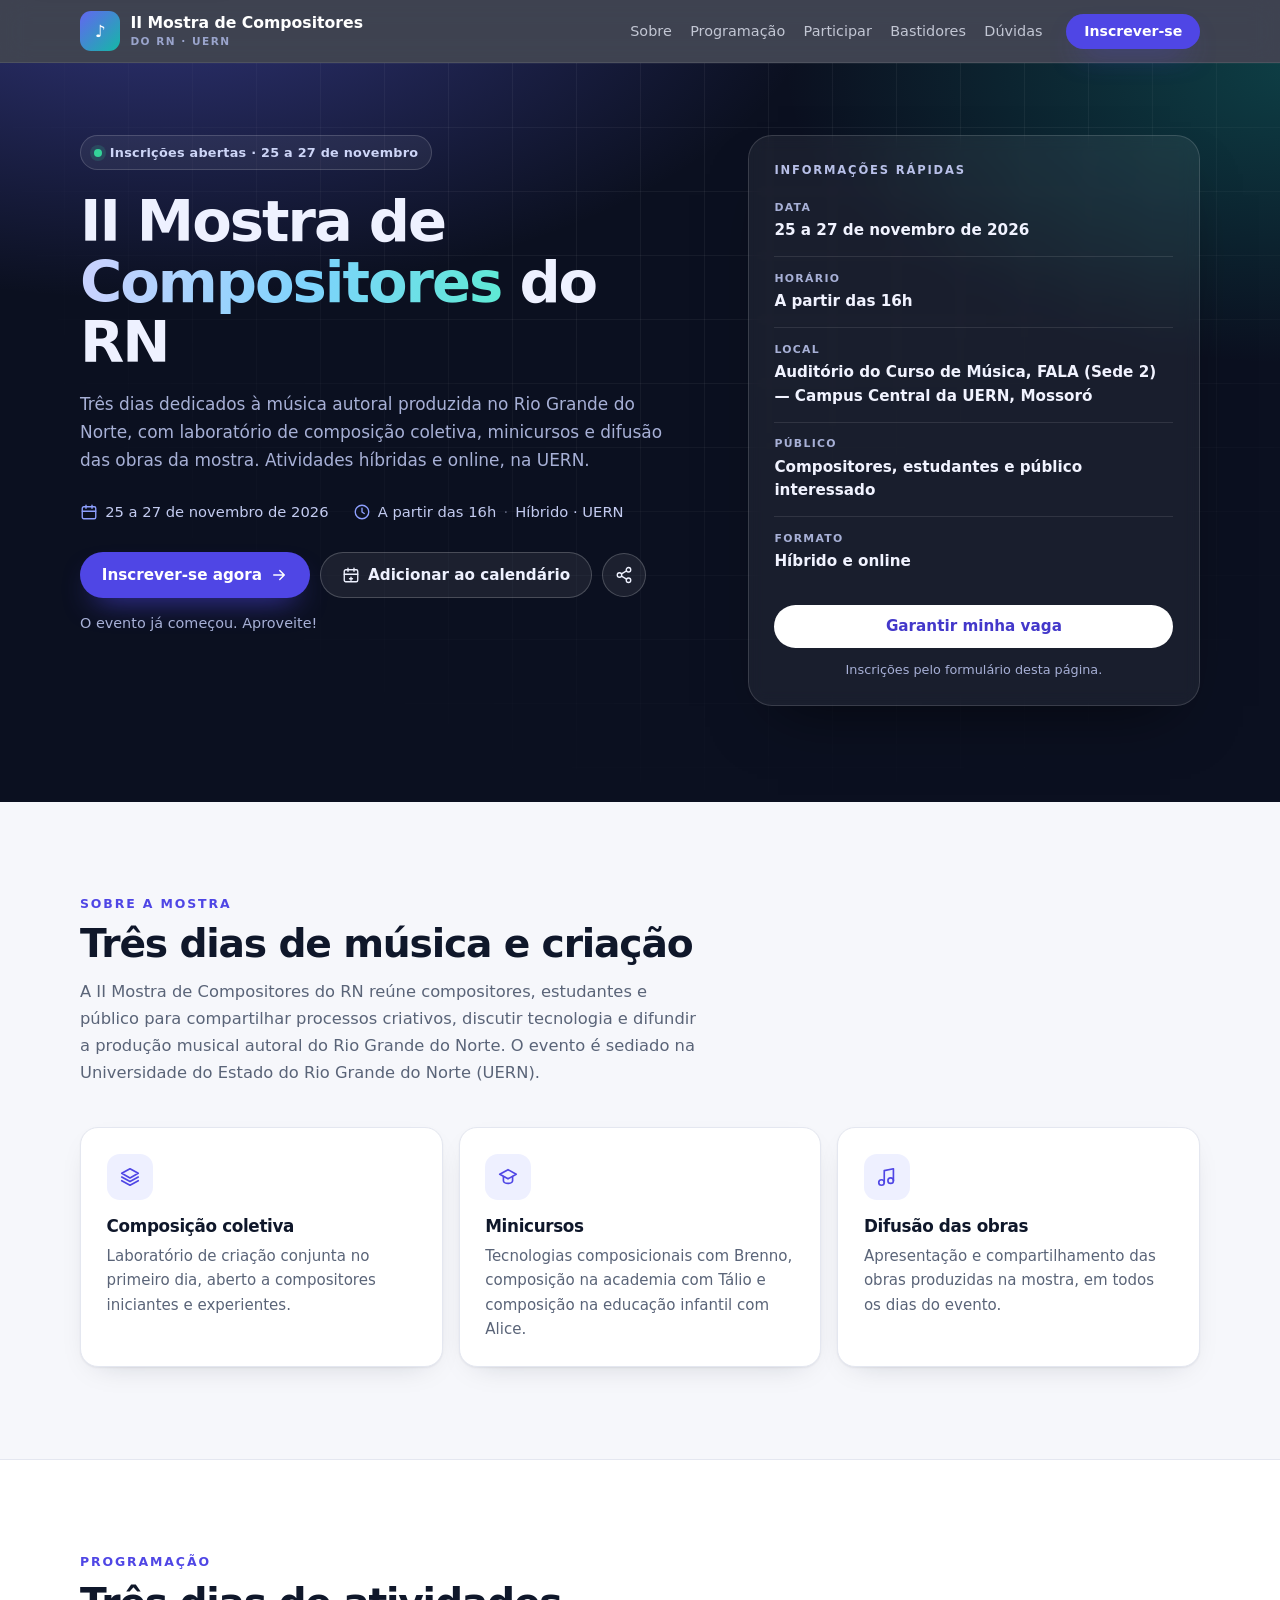
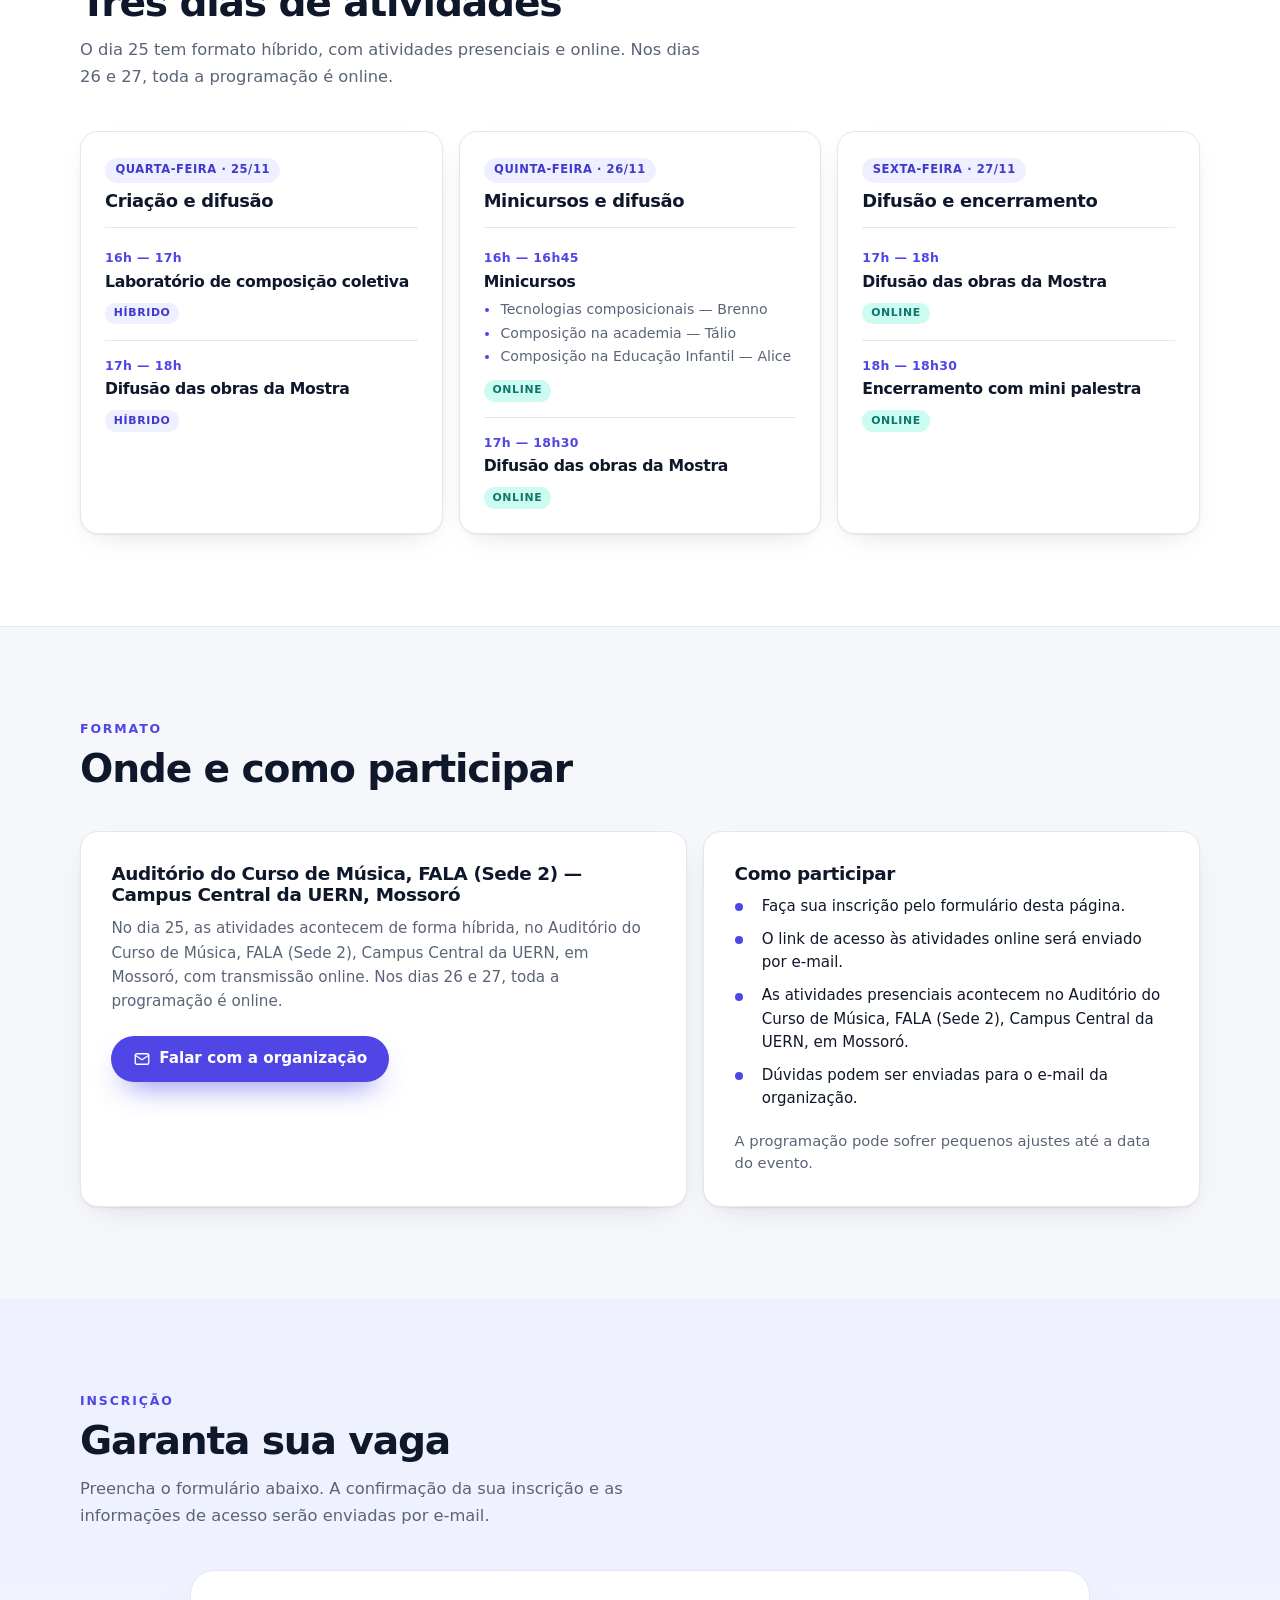
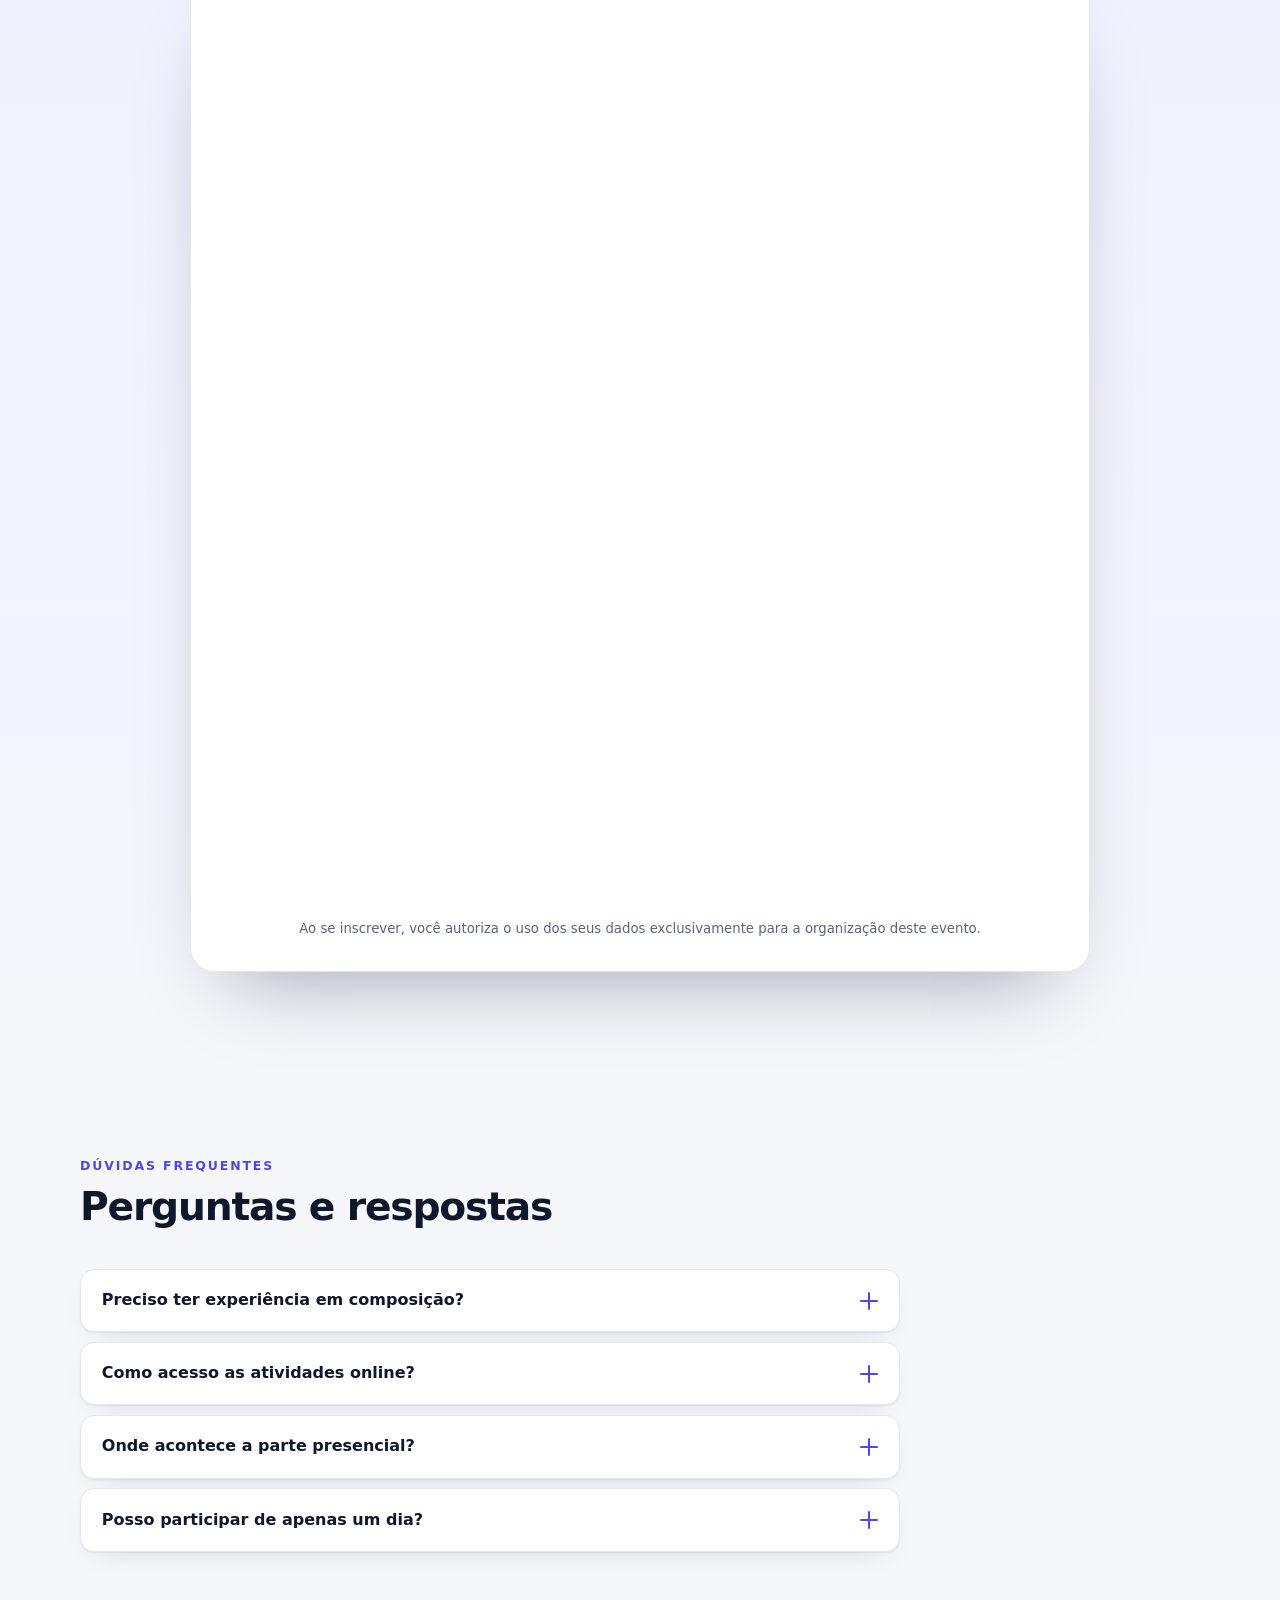
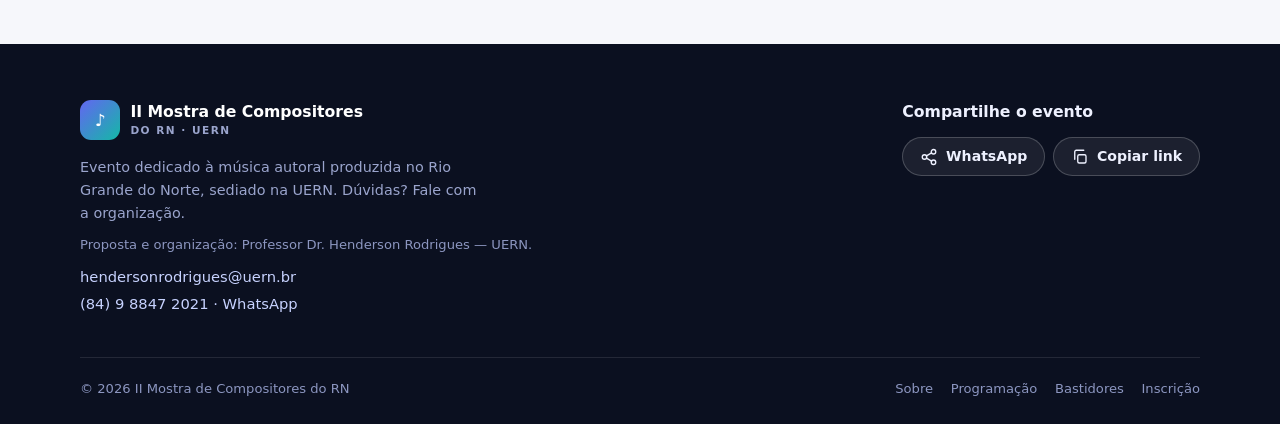
==== commit c67b55f1: "Adiciona Bastidores, videos e curtidas com Firebase" ====
--- a/index.html
+++ b/index.html
@@ -13,6 +13,8 @@
   <link rel="icon" href="data:image/svg+xml,%3Csvg xmlns='http://www.w3.org/2000/svg' viewBox='0 0 100 100'%3E%3Crect width='100' height='100' rx='22' fill='%234f46e5'/%3E%3Ctext x='50' y='70' font-family='Arial, sans-serif' font-size='54' font-weight='700' text-anchor='middle' fill='%23ffffff'%3E%E2%99%AA%3C/text%3E%3C/svg%3E" />
   <link rel="stylesheet" href="styles.css" />
   <script src="content.js" defer></script>
+  <script src="site.js" defer></script>
+  <script src="nav.js" defer></script>
   <script src="script.js" defer></script>
 </head>
 <body>
@@ -28,12 +30,18 @@
         </span>
       </a>
 
-      <nav class="nav" aria-label="Navegação principal">
+      <nav class="nav" id="menu-principal" aria-label="Navegação principal">
         <a href="#sobre">Sobre</a>
         <a href="#programacao">Programação</a>
         <a href="#local">Participar</a>
+        <a href="bastidores.html">Bastidores</a>
         <a href="#faq">Dúvidas</a>
       </nav>
+
+      <button class="menu-toggle" id="menu-toggle" type="button" aria-expanded="false" aria-controls="menu-principal" aria-label="Abrir menu">
+        <svg class="icon-open" viewBox="0 0 24 24" fill="none" stroke="currentColor" stroke-width="2" stroke-linecap="round" aria-hidden="true"><path d="M4 7h16M4 12h16M4 17h16"/></svg>
+        <svg class="icon-close" viewBox="0 0 24 24" fill="none" stroke="currentColor" stroke-width="2" stroke-linecap="round" aria-hidden="true"><path d="M6 6l12 12M18 6 6 18"/></svg>
+      </button>
 
       <a class="btn btn-primary btn-sm" href="#inscricao">Inscrever-se</a>
     </div>
@@ -394,6 +402,7 @@
       <nav aria-label="Links do rodapé">
         <a href="#sobre">Sobre</a>
         <a href="#programacao">Programação</a>
+        <a href="bastidores.html">Bastidores</a>
         <a href="#inscricao">Inscrição</a>
       </nav>
     </div>
--- a/styles.css
+++ b/styles.css
@@ -239,18 +239,59 @@
 
 .nav {
   display: flex;
-  gap: 1.4rem;
+  gap: 1.15rem;
 }
 
 .nav a {
   color: rgba(238, 241, 255, 0.75);
-  font-size: 0.92rem;
+  font-size: 0.9rem;
   font-weight: 500;
   transition: color 0.2s ease;
 }
 
 .nav a:hover {
   color: #fff;
+}
+
+.nav a[aria-current="page"] {
+  color: #fff;
+  font-weight: 600;
+}
+
+.menu-toggle {
+  display: none;
+  align-items: center;
+  justify-content: center;
+  width: 42px;
+  height: 42px;
+  padding: 0;
+  border: 1px solid rgba(255, 255, 255, 0.2);
+  border-radius: 11px;
+  background: rgba(255, 255, 255, 0.07);
+  color: var(--hero-ink);
+  cursor: pointer;
+  transition: background-color 0.2s ease;
+}
+
+.menu-toggle:hover {
+  background: rgba(255, 255, 255, 0.14);
+}
+
+.menu-toggle svg {
+  width: 22px;
+  height: 22px;
+}
+
+.menu-toggle .icon-close {
+  display: none;
+}
+
+.menu-toggle[aria-expanded="true"] .icon-open {
+  display: none;
+}
+
+.menu-toggle[aria-expanded="true"] .icon-close {
+  display: block;
 }
 
 .hero {
@@ -958,6 +999,43 @@
     padding: 48px 0 72px;
   }
 
+  .nav {
+    display: none;
+  }
+
+  .menu-toggle {
+    display: inline-flex;
+  }
+
+  .nav.is-open {
+    position: absolute;
+    top: 100%;
+    left: 0;
+    right: 0;
+    z-index: 70;
+    display: flex;
+    flex-direction: column;
+    gap: 0;
+    padding: 0.5rem 1.25rem 1rem;
+    background: #0b1020;
+    border-bottom: 1px solid rgba(255, 255, 255, 0.1);
+    box-shadow: 0 24px 40px -24px rgba(0, 0, 0, 0.7);
+  }
+
+  .nav.is-open a {
+    padding: 0.85rem 0.2rem;
+    font-size: 1rem;
+    border-bottom: 1px solid rgba(255, 255, 255, 0.08);
+  }
+
+  .nav.is-open a:last-child {
+    border-bottom: 0;
+  }
+
+  .header-inner {
+    gap: 0.75rem;
+  }
+
   .hero-grid {
     grid-template-columns: 1fr;
     gap: 2.5rem;
@@ -981,10 +1059,6 @@
 }
 
 @media (max-width: 720px) {
-  .nav {
-    display: none;
-  }
-
   .header-inner {
     gap: 1rem;
   }
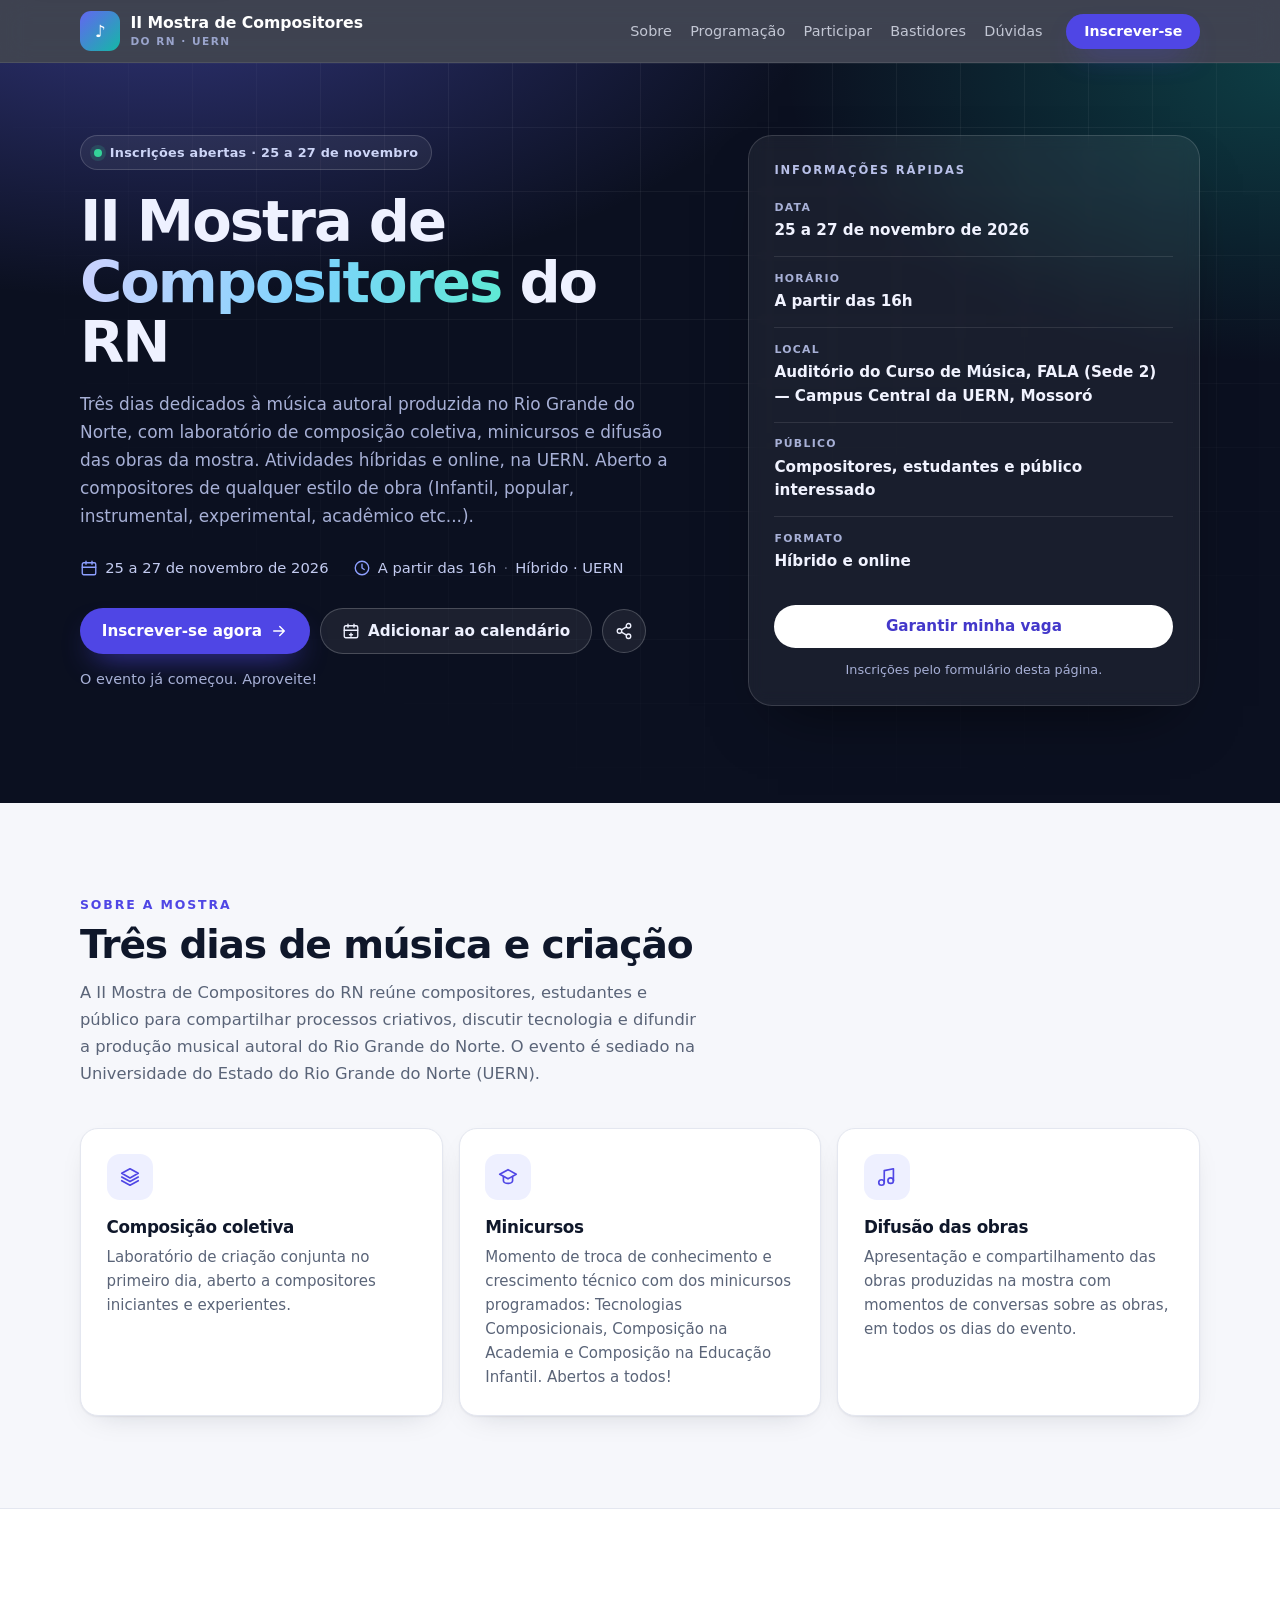
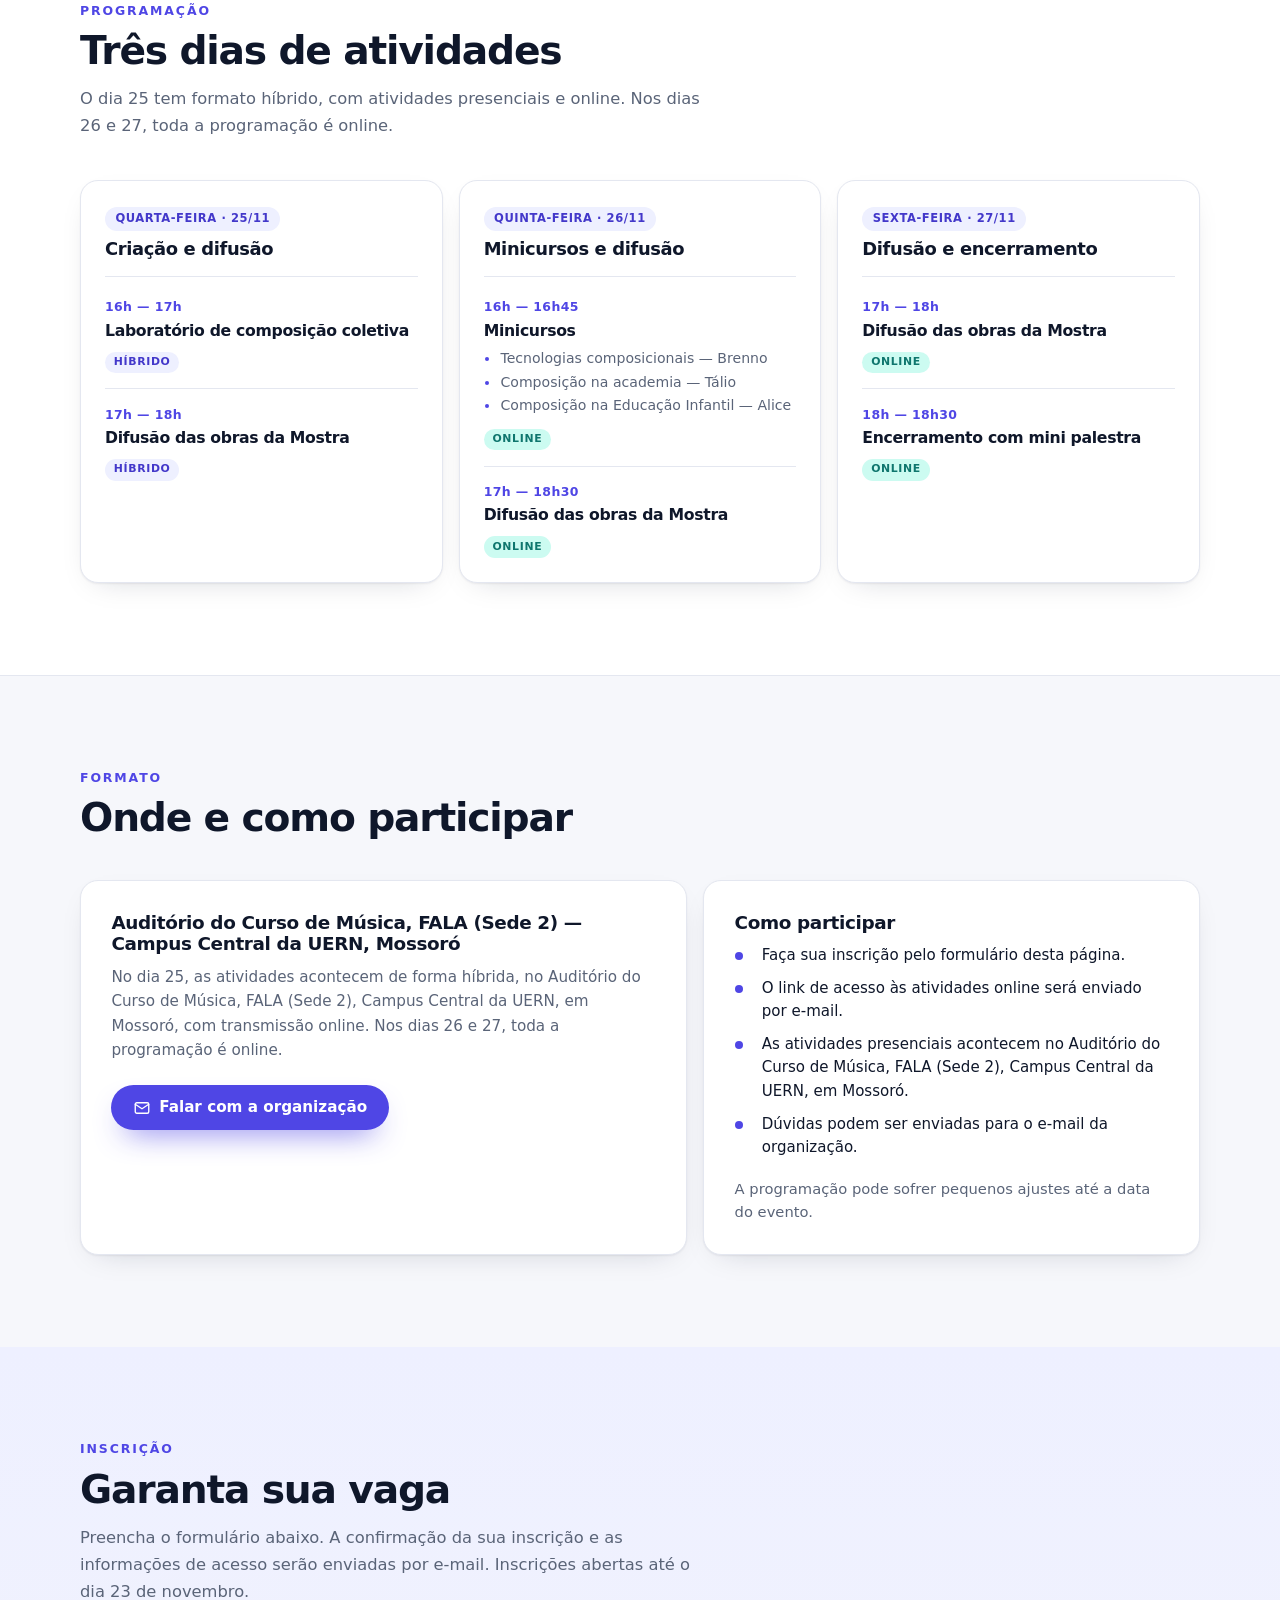
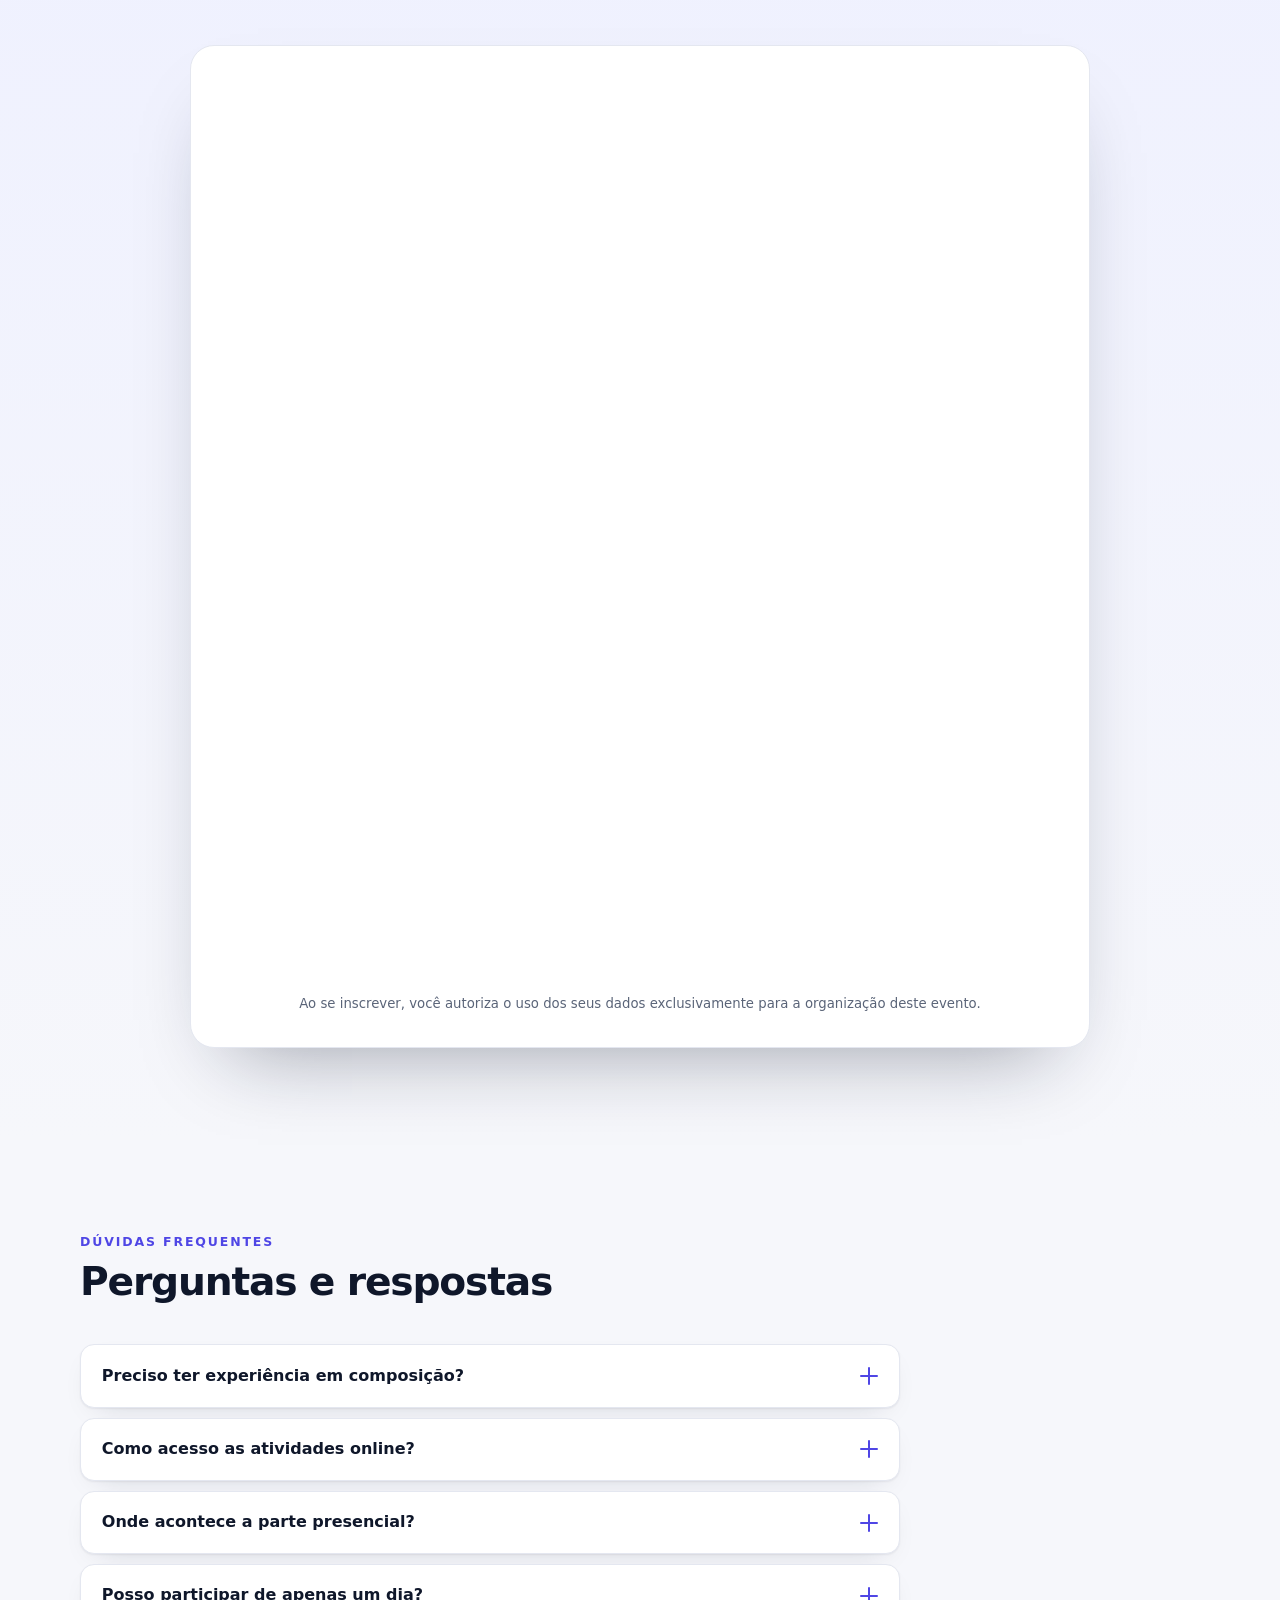
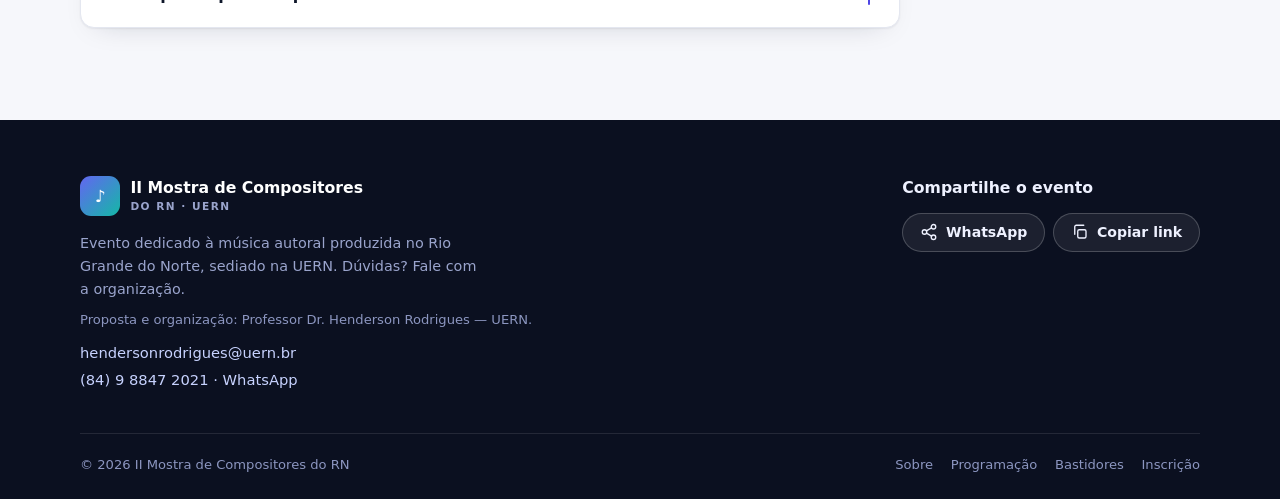
==== commit 8697fe90: "Evita cache do content.js nas paginas" ====
--- a/index.html
+++ b/index.html
@@ -12,7 +12,7 @@
   <meta name="theme-color" content="#0b1020" />
   <link rel="icon" href="data:image/svg+xml,%3Csvg xmlns='http://www.w3.org/2000/svg' viewBox='0 0 100 100'%3E%3Crect width='100' height='100' rx='22' fill='%234f46e5'/%3E%3Ctext x='50' y='70' font-family='Arial, sans-serif' font-size='54' font-weight='700' text-anchor='middle' fill='%23ffffff'%3E%E2%99%AA%3C/text%3E%3C/svg%3E" />
   <link rel="stylesheet" href="styles.css" />
-  <script src="content.js" defer></script>
+  <script src="content-loader.js"></script>
   <script src="site.js" defer></script>
   <script src="nav.js" defer></script>
   <script src="script.js" defer></script>
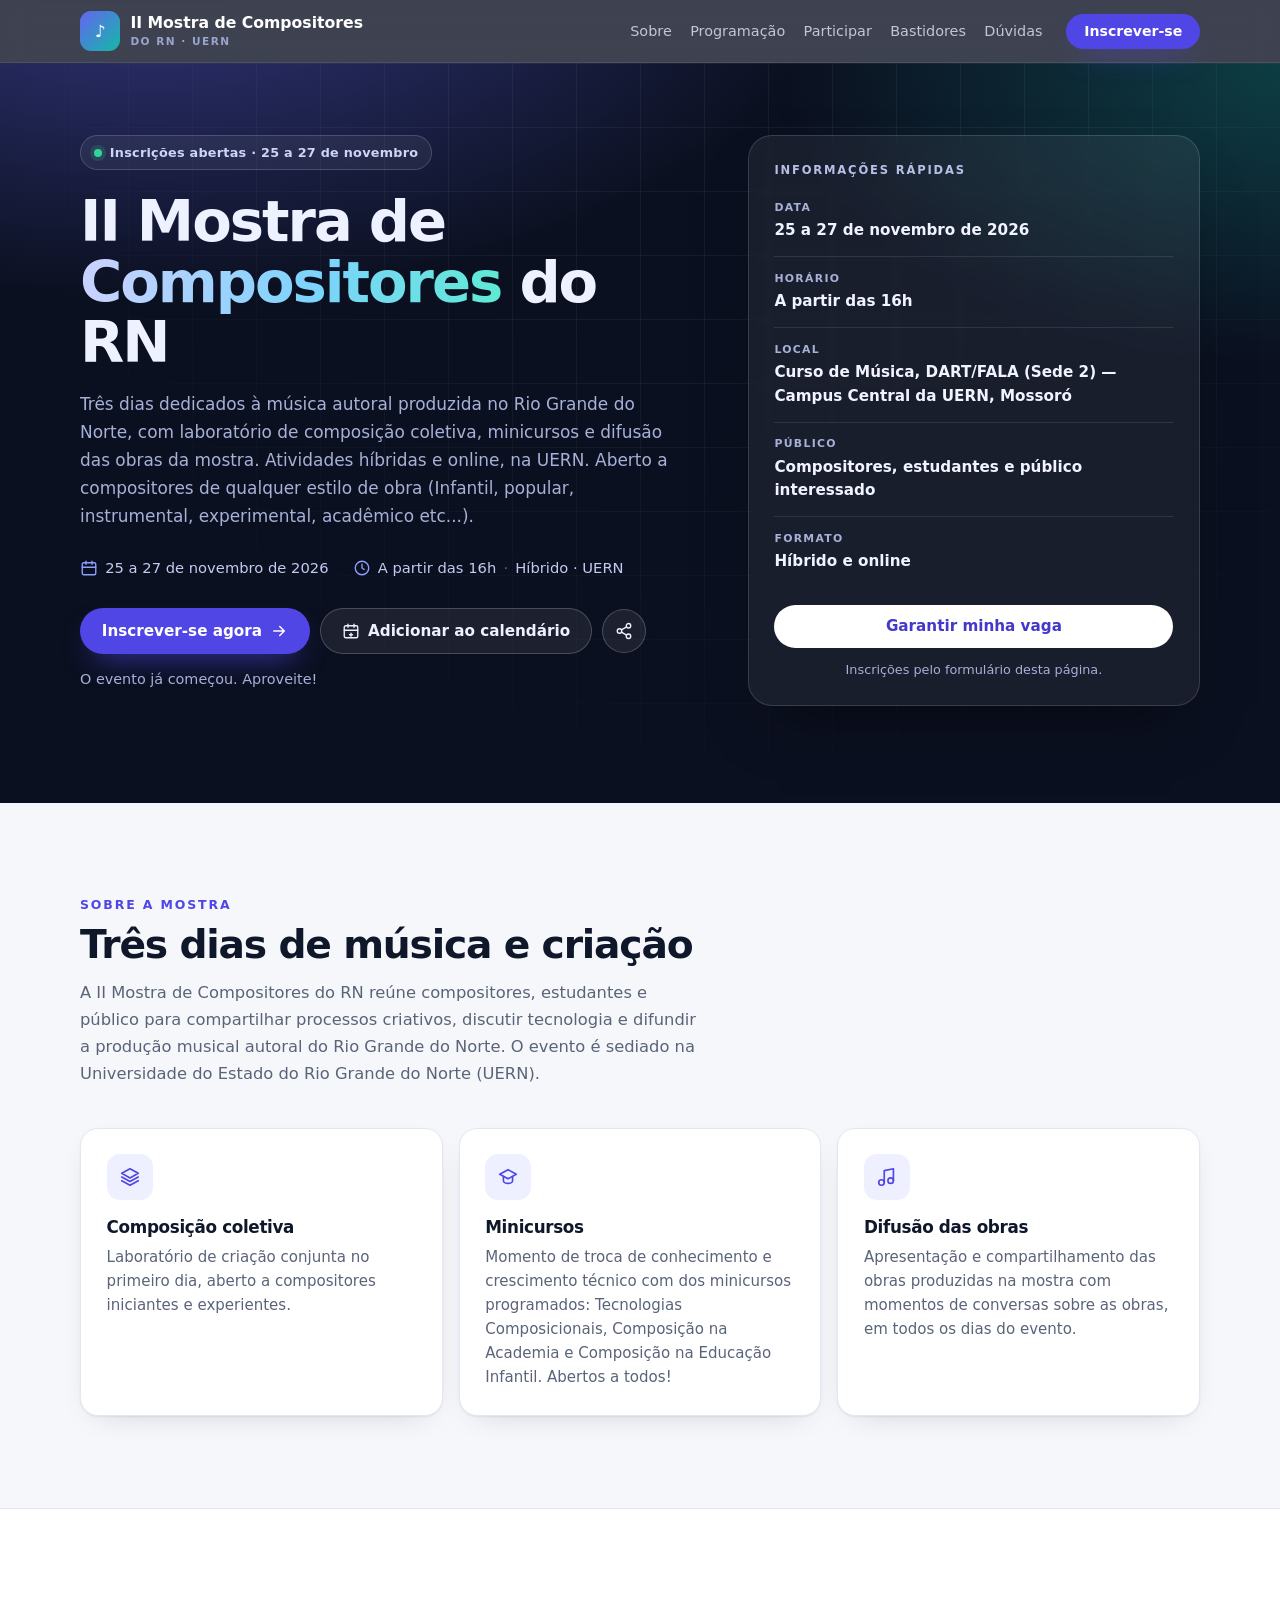
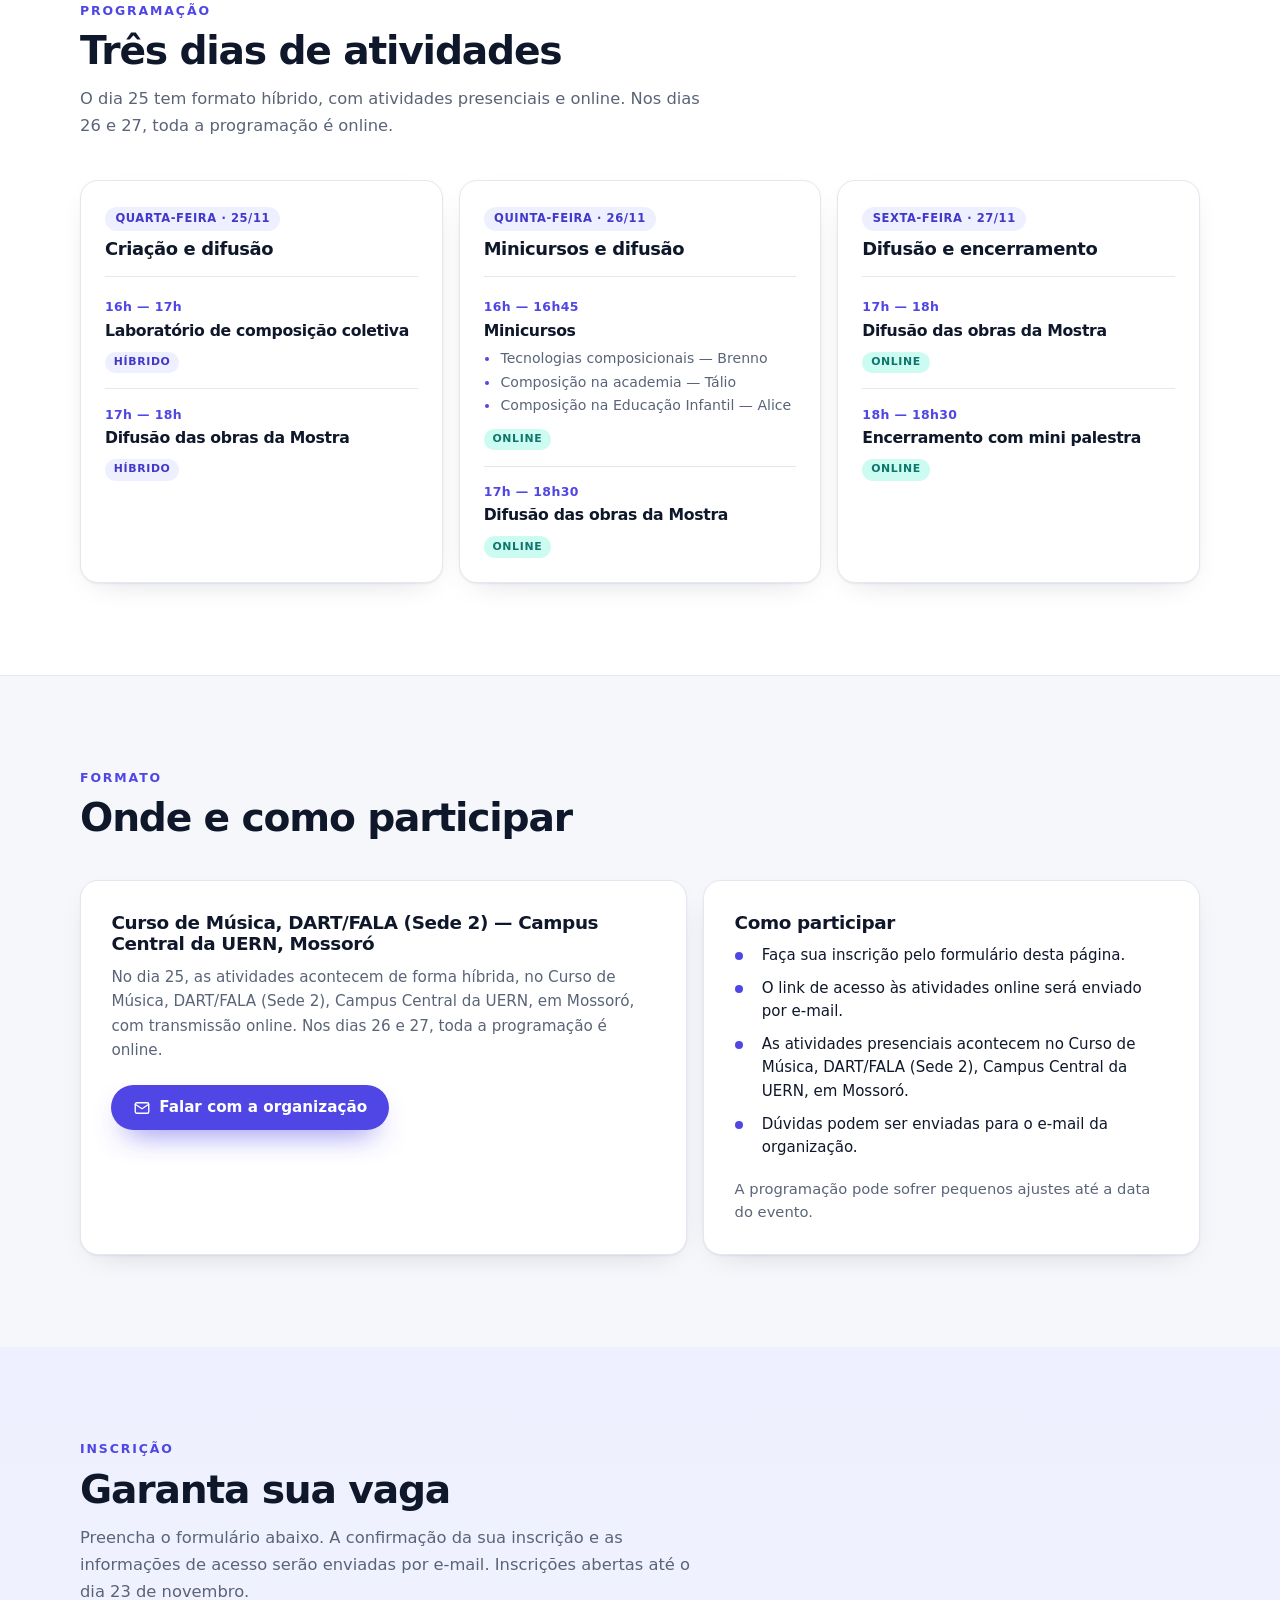
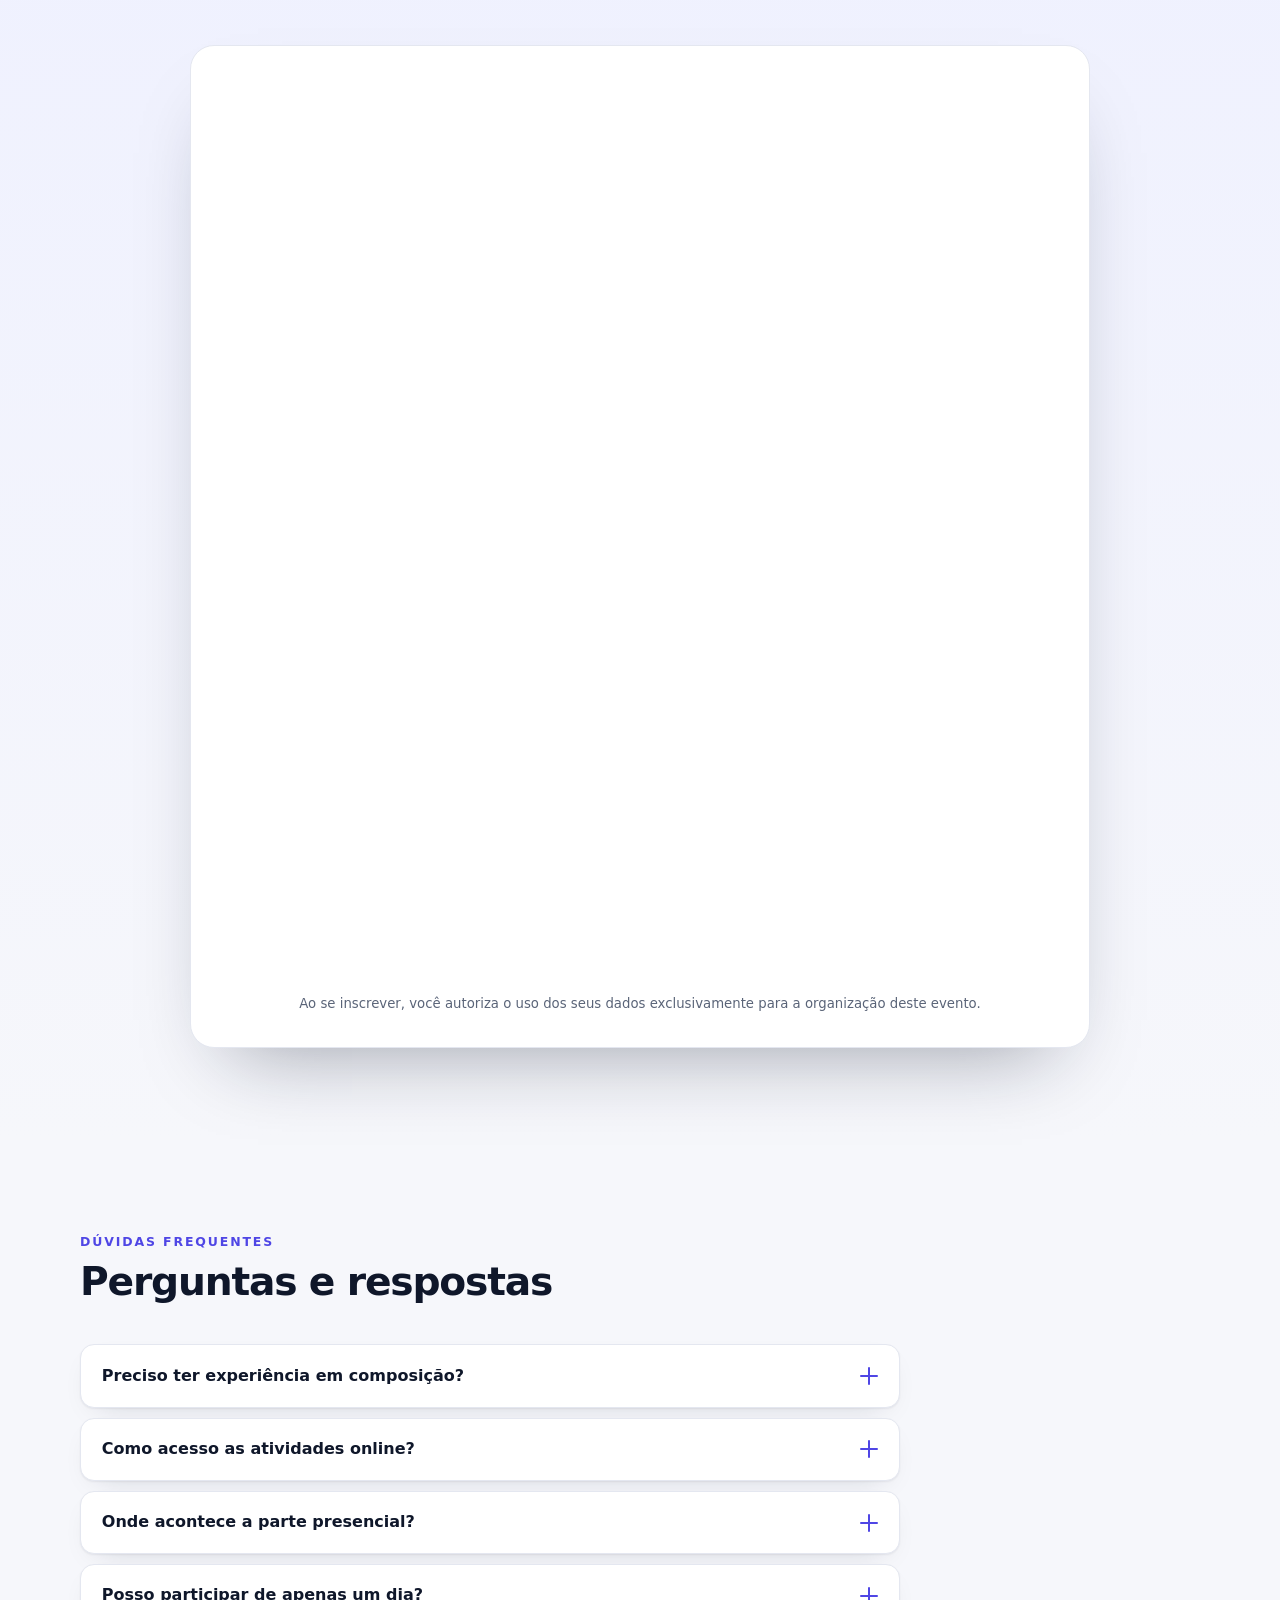
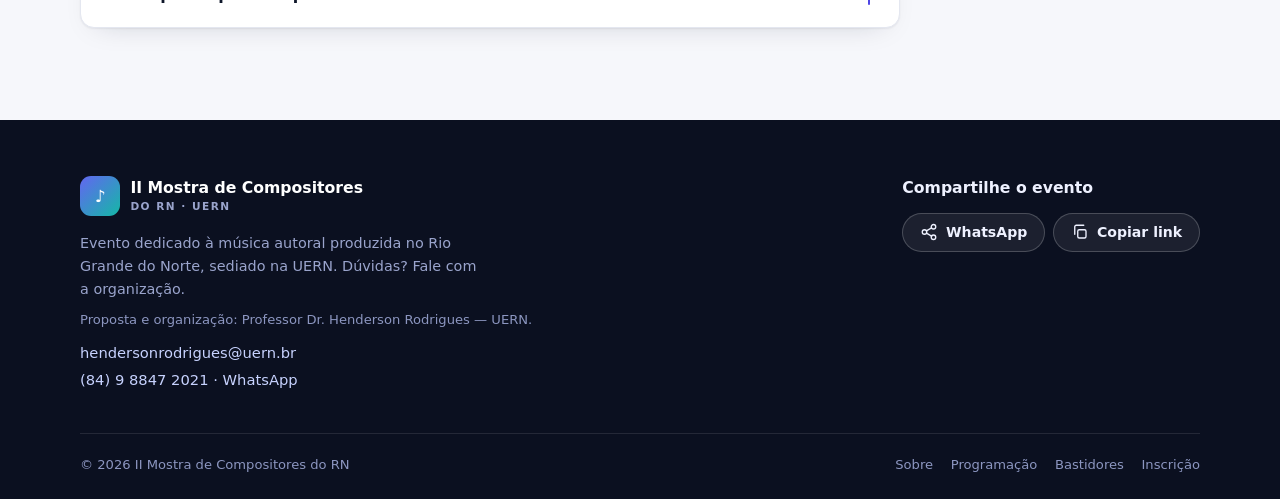
==== commit db41f229: "Atualiza local presencial do evento" ====
--- a/index.html
+++ b/index.html
@@ -115,7 +115,7 @@
             </div>
             <div>
               <dt>Local</dt>
-              <dd data-event="location">Auditório do Curso de Música, FALA (Sede 2) — Campus Central da UERN, Mossoró</dd>
+              <dd data-event="location">Curso de Música, DART/FALA (Sede 2) — Campus Central da UERN, Mossoró</dd>
             </div>
             <div>
               <dt>Público</dt>
@@ -258,11 +258,11 @@
 
         <div class="location-grid">
           <div class="location-card reveal">
-            <h3 data-event="location">Auditório do Curso de Música, FALA (Sede 2) — Campus Central da UERN, Mossoró</h3>
+            <h3 data-event="location">Curso de Música, DART/FALA (Sede 2) — Campus Central da UERN, Mossoró</h3>
             <p data-field="location.cardText">
-              No dia 25, as atividades acontecem de forma híbrida, no Auditório do Curso
-              de Música, FALA (Sede 2), Campus Central da UERN, em Mossoró, com
-              transmissão online. Nos dias 26 e 27, toda a programação é online.
+              No dia 25, as atividades acontecem de forma híbrida, no Curso de Música,
+              DART/FALA (Sede 2), Campus Central da UERN, em Mossoró, com transmissão
+              online. Nos dias 26 e 27, toda a programação é online.
             </p>
             <a class="btn btn-primary" data-event="email-link" href="mailto:hendersonrodrigues@gmail.com">
               <svg viewBox="0 0 24 24" fill="none" stroke="currentColor" stroke-width="1.8" stroke-linecap="round" stroke-linejoin="round" aria-hidden="true"><rect x="3" y="5" width="18" height="14" rx="2"/><path d="m3 7 9 6 9-6"/></svg>
@@ -275,7 +275,7 @@
             <ul class="check-list">
               <li data-field="location.tip1">Faça sua inscrição pelo formulário desta página.</li>
               <li data-field="location.tip2">O link de acesso às atividades online será enviado por e-mail.</li>
-              <li data-field="location.tip3">As atividades presenciais acontecem no Auditório do Curso de Música, FALA (Sede 2), Campus Central da UERN, em Mossoró.</li>
+              <li data-field="location.tip3">As atividades presenciais acontecem no Curso de Música, DART/FALA (Sede 2), Campus Central da UERN, em Mossoró.</li>
               <li data-field="location.tip4">Dúvidas podem ser enviadas para o e-mail da organização.</li>
             </ul>
             <p class="muted" data-field="location.note">A programação pode sofrer pequenos ajustes até a data do evento.</p>
@@ -342,7 +342,7 @@
               <span data-field="faq.q3">Onde acontece a parte presencial?</span>
               <span class="faq-icon" aria-hidden="true"></span>
             </summary>
-            <p data-field="faq.a3">No Auditório do Curso de Música, FALA (Sede 2), Campus Central da UERN, em Mossoró.</p>
+            <p data-field="faq.a3">No Curso de Música, DART/FALA (Sede 2), Campus Central da UERN, em Mossoró.</p>
           </details>
           <details>
             <summary>
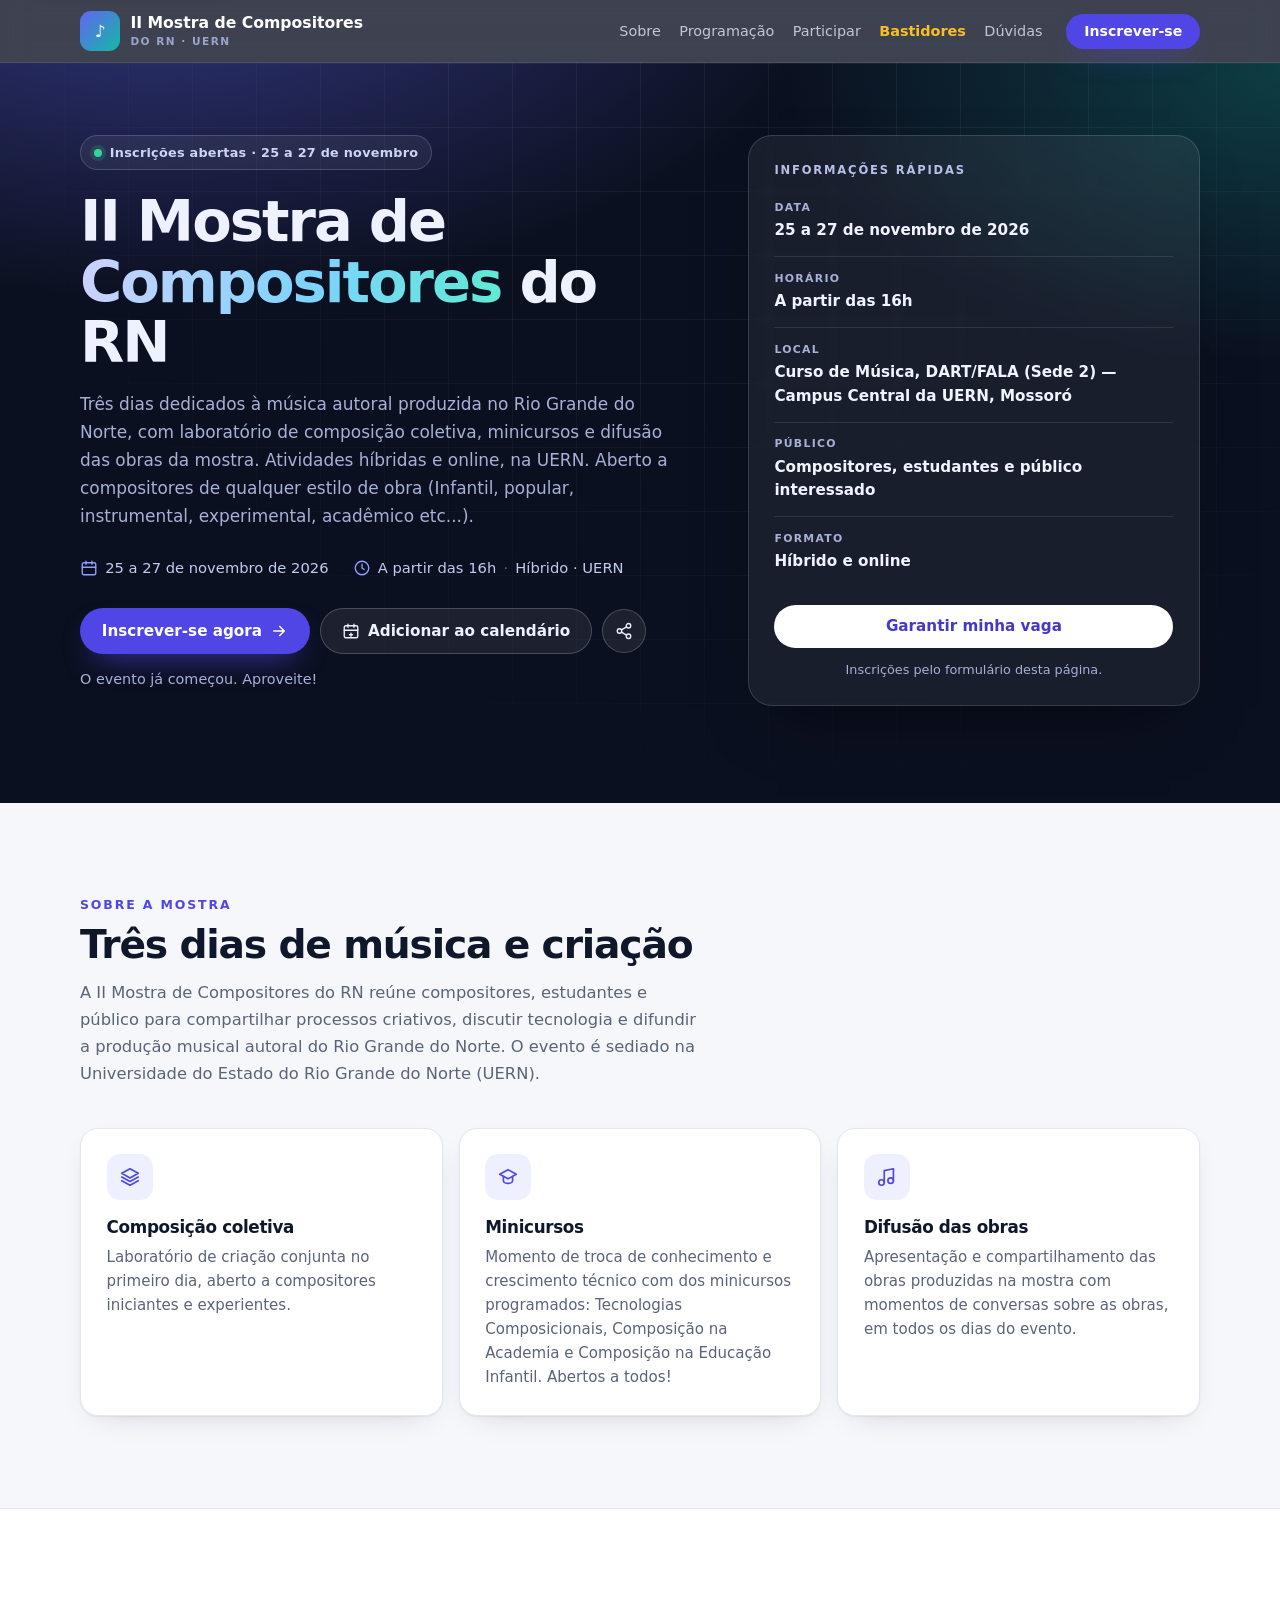
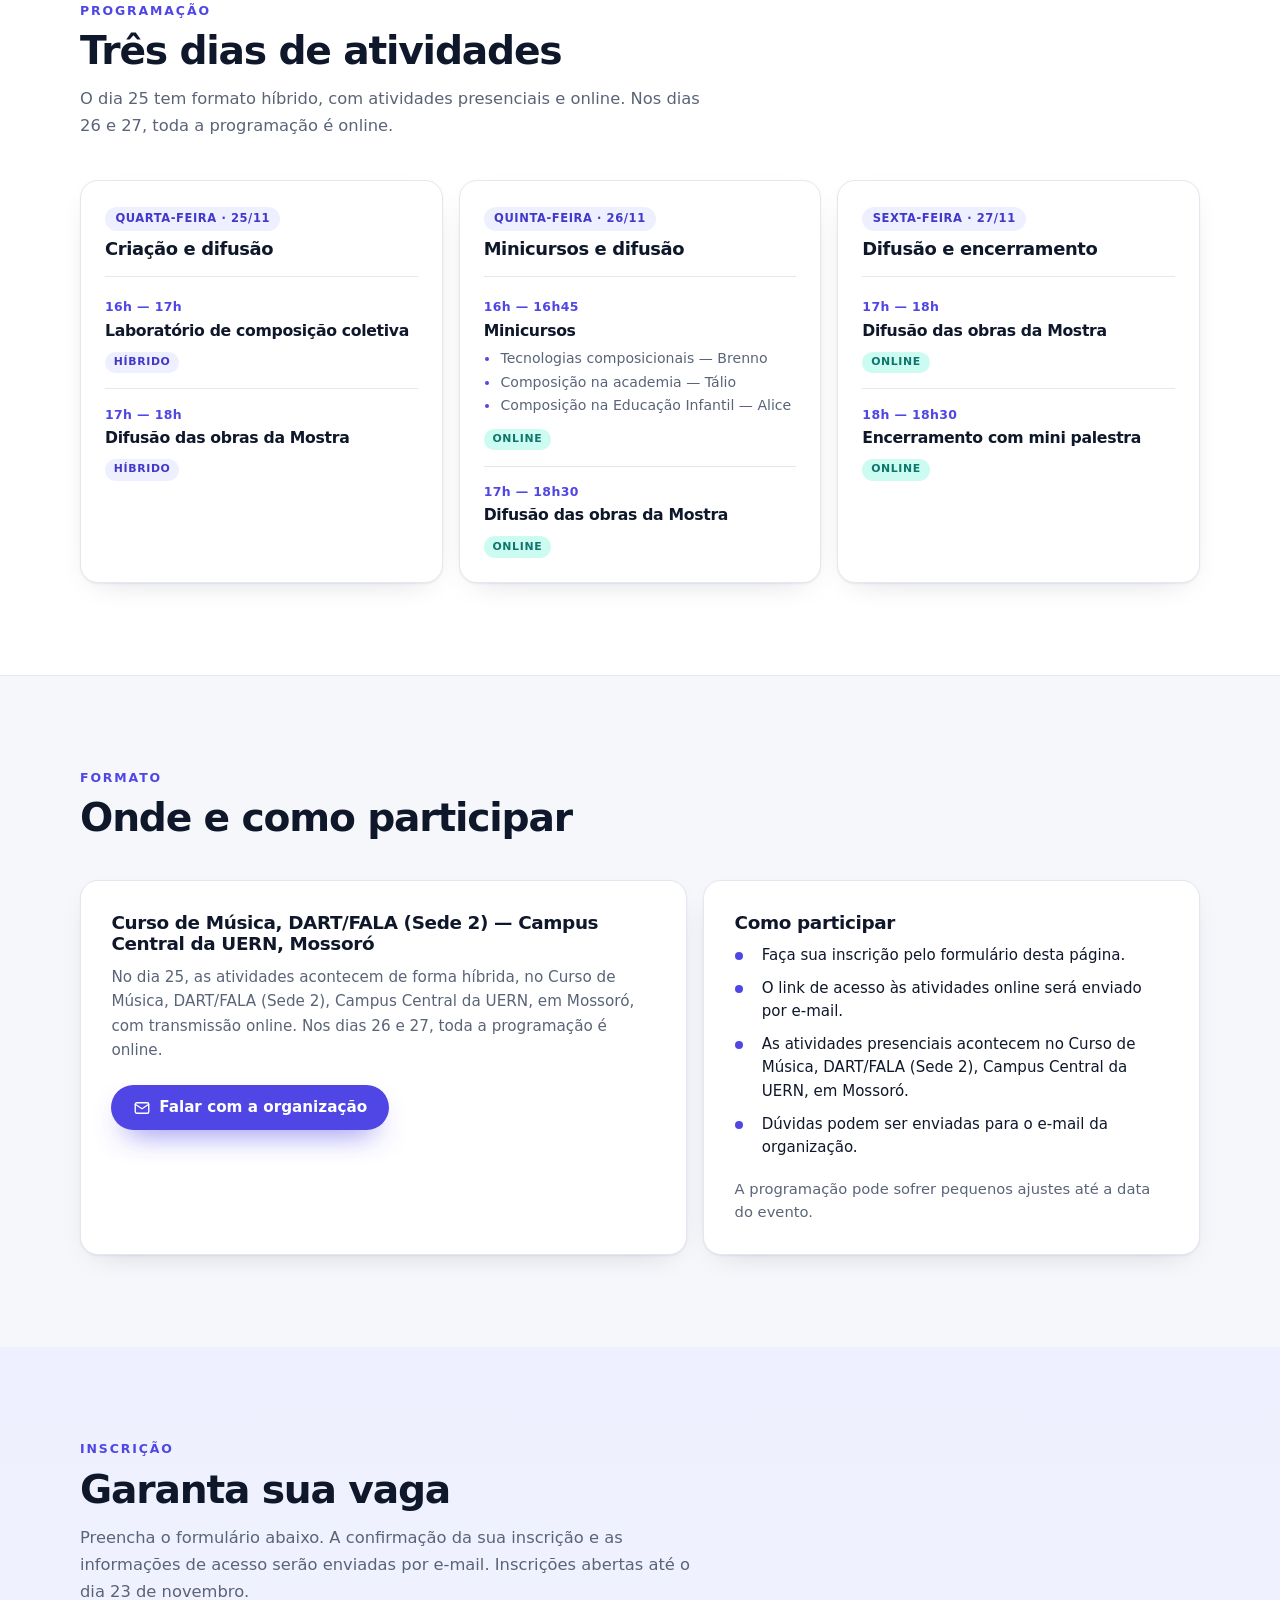
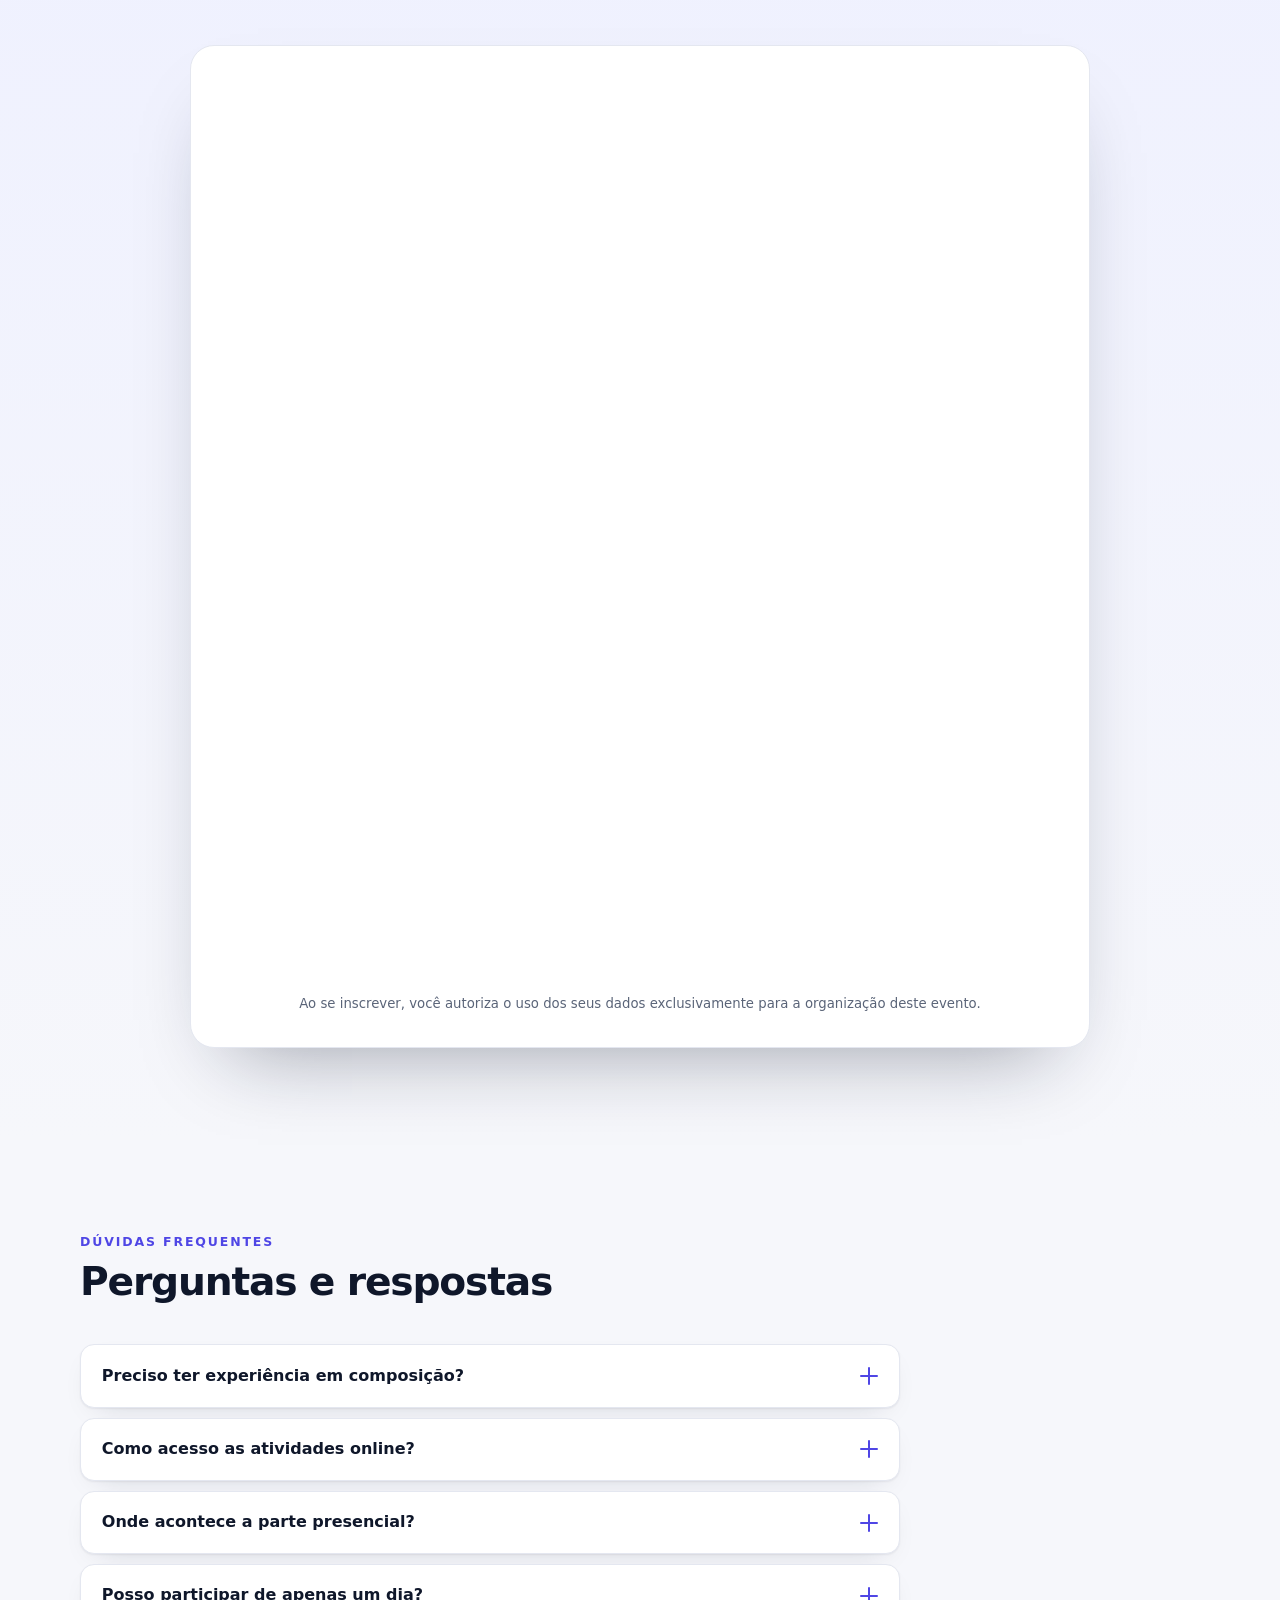
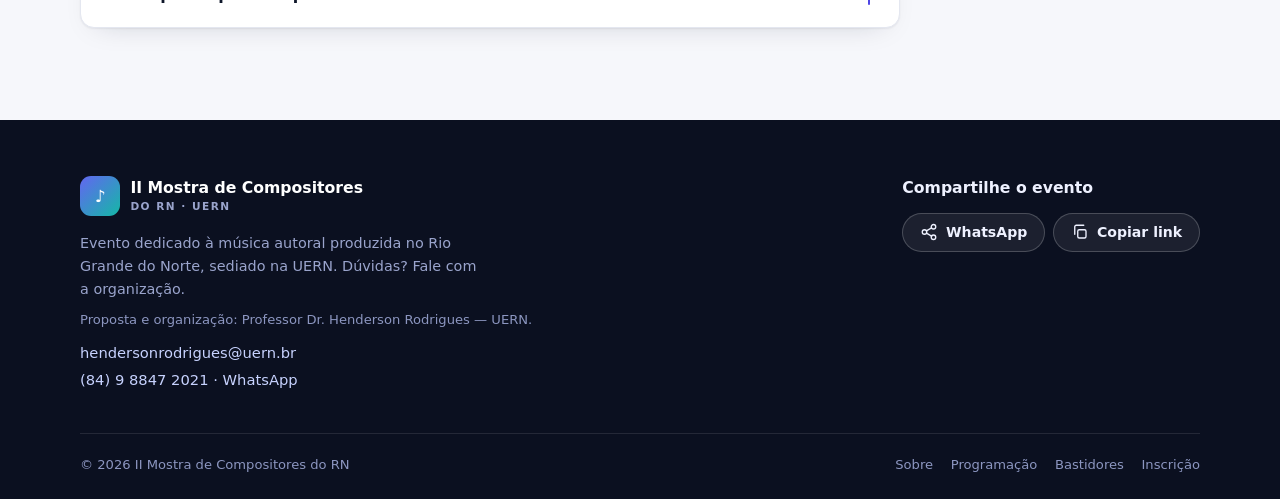
==== commit e795f738: "Destaca Bastidores no menu" ====
--- a/index.html
+++ b/index.html
@@ -34,7 +34,7 @@
         <a href="#sobre">Sobre</a>
         <a href="#programacao">Programação</a>
         <a href="#local">Participar</a>
-        <a href="bastidores.html">Bastidores</a>
+        <a class="nav-highlight" href="bastidores.html">Bastidores</a>
         <a href="#faq">Dúvidas</a>
       </nav>
 
--- a/styles.css
+++ b/styles.css
@@ -258,6 +258,15 @@
   font-weight: 600;
 }
 
+.nav a.nav-highlight {
+  color: #fbbf24;
+  font-weight: 600;
+}
+
+.nav a.nav-highlight:hover {
+  color: #fde68a;
+}
+
 .menu-toggle {
   display: none;
   align-items: center;
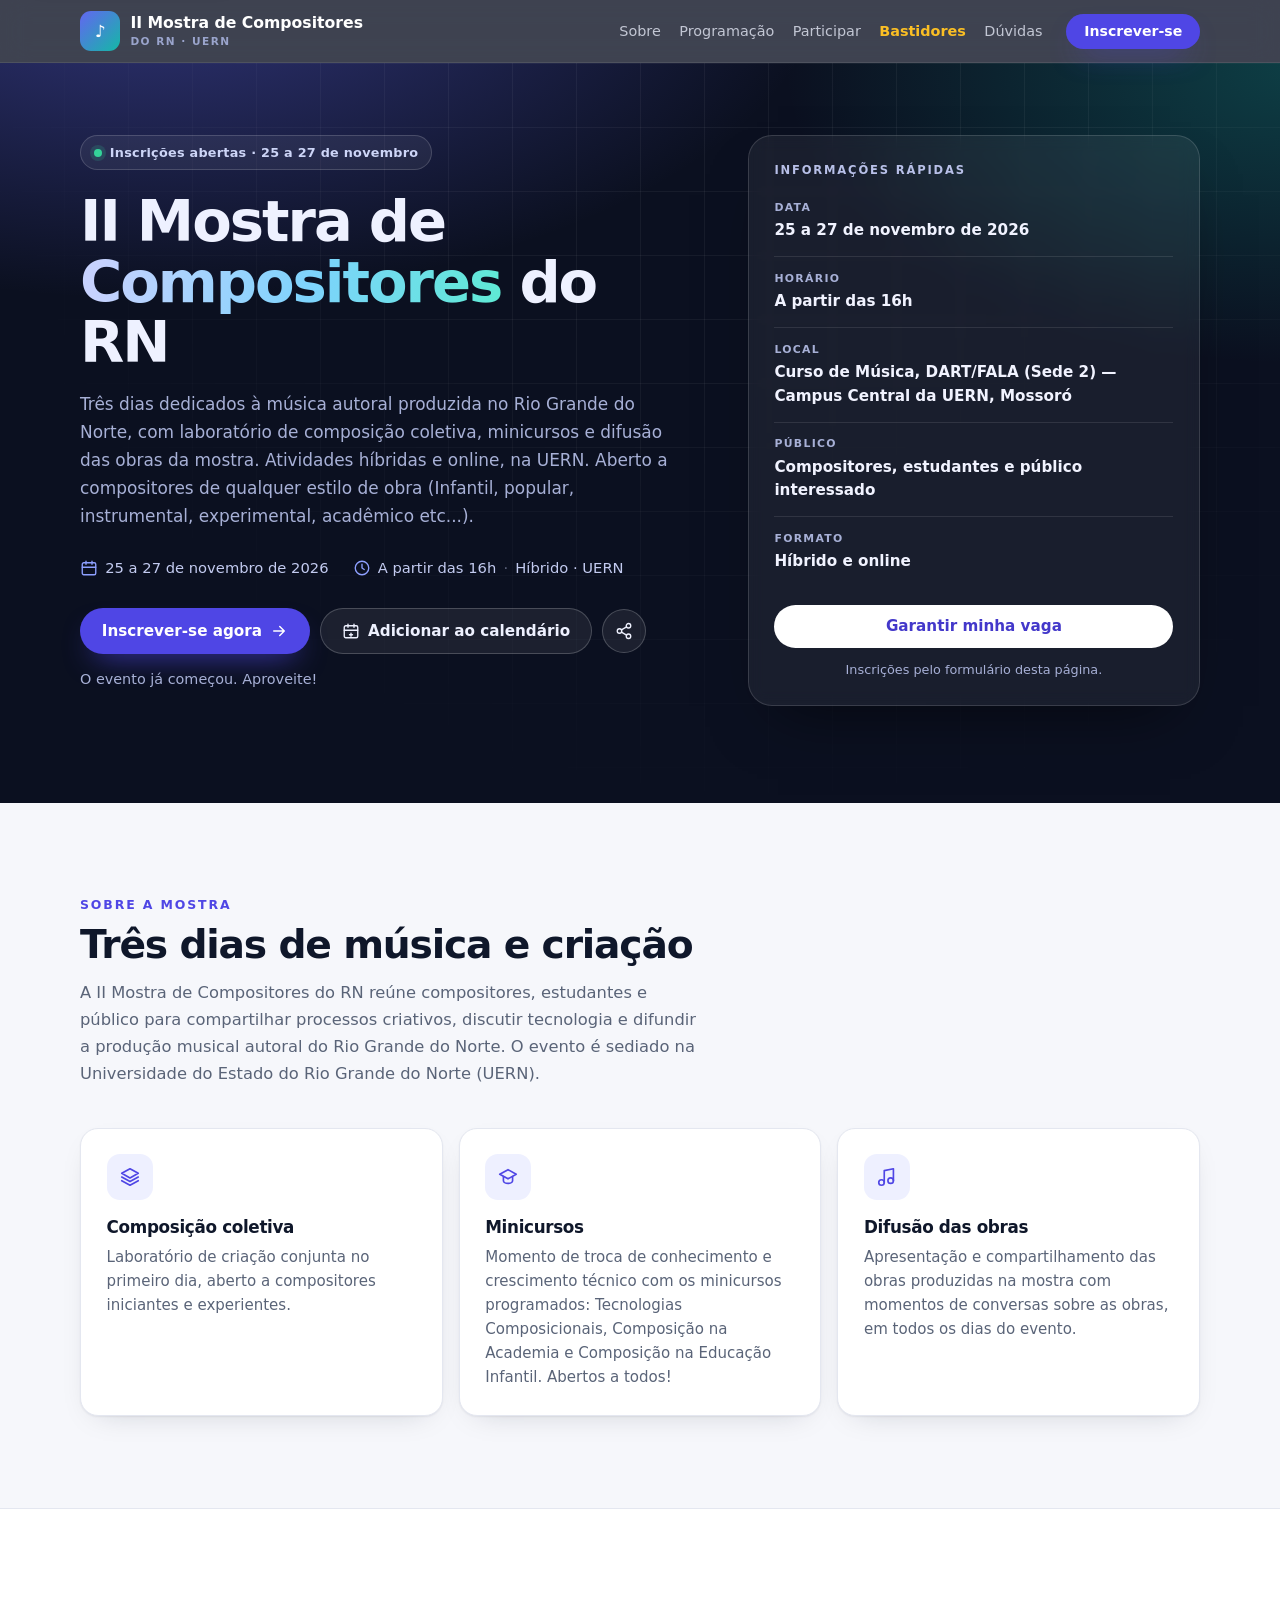
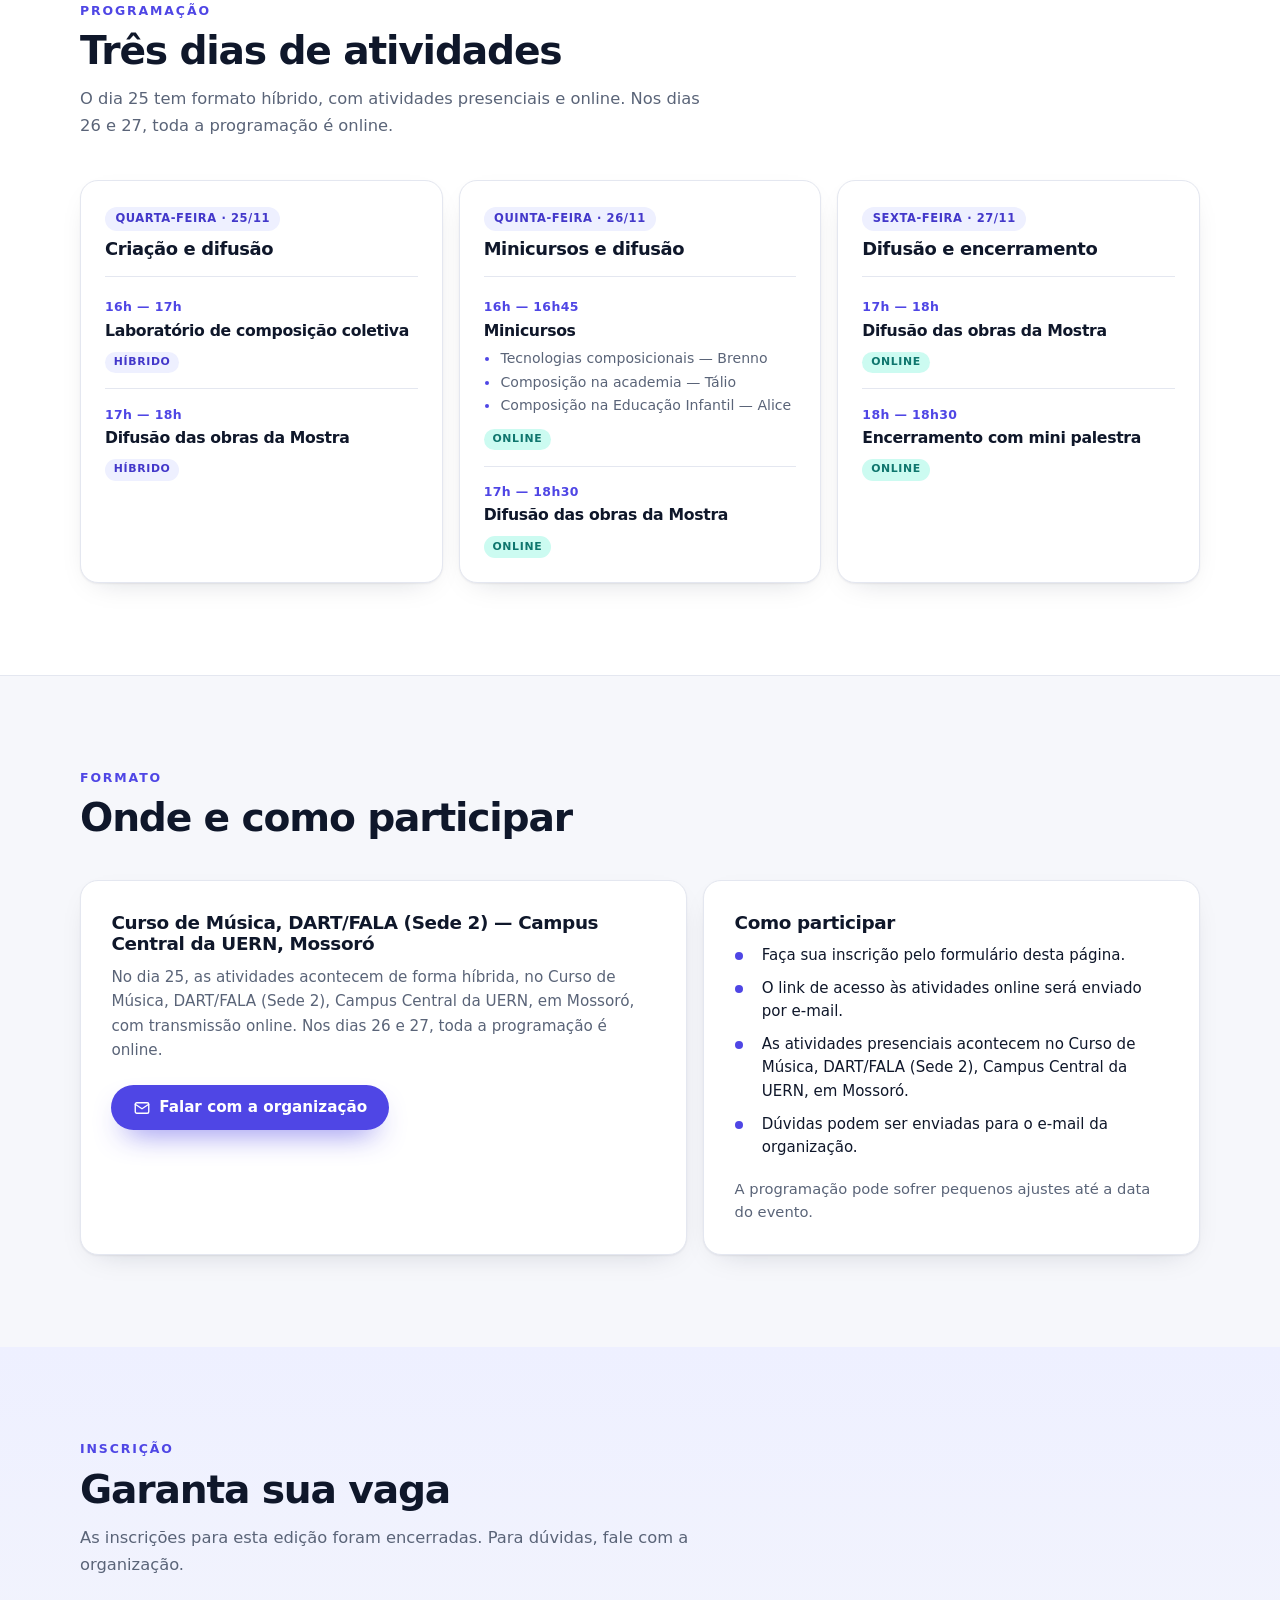
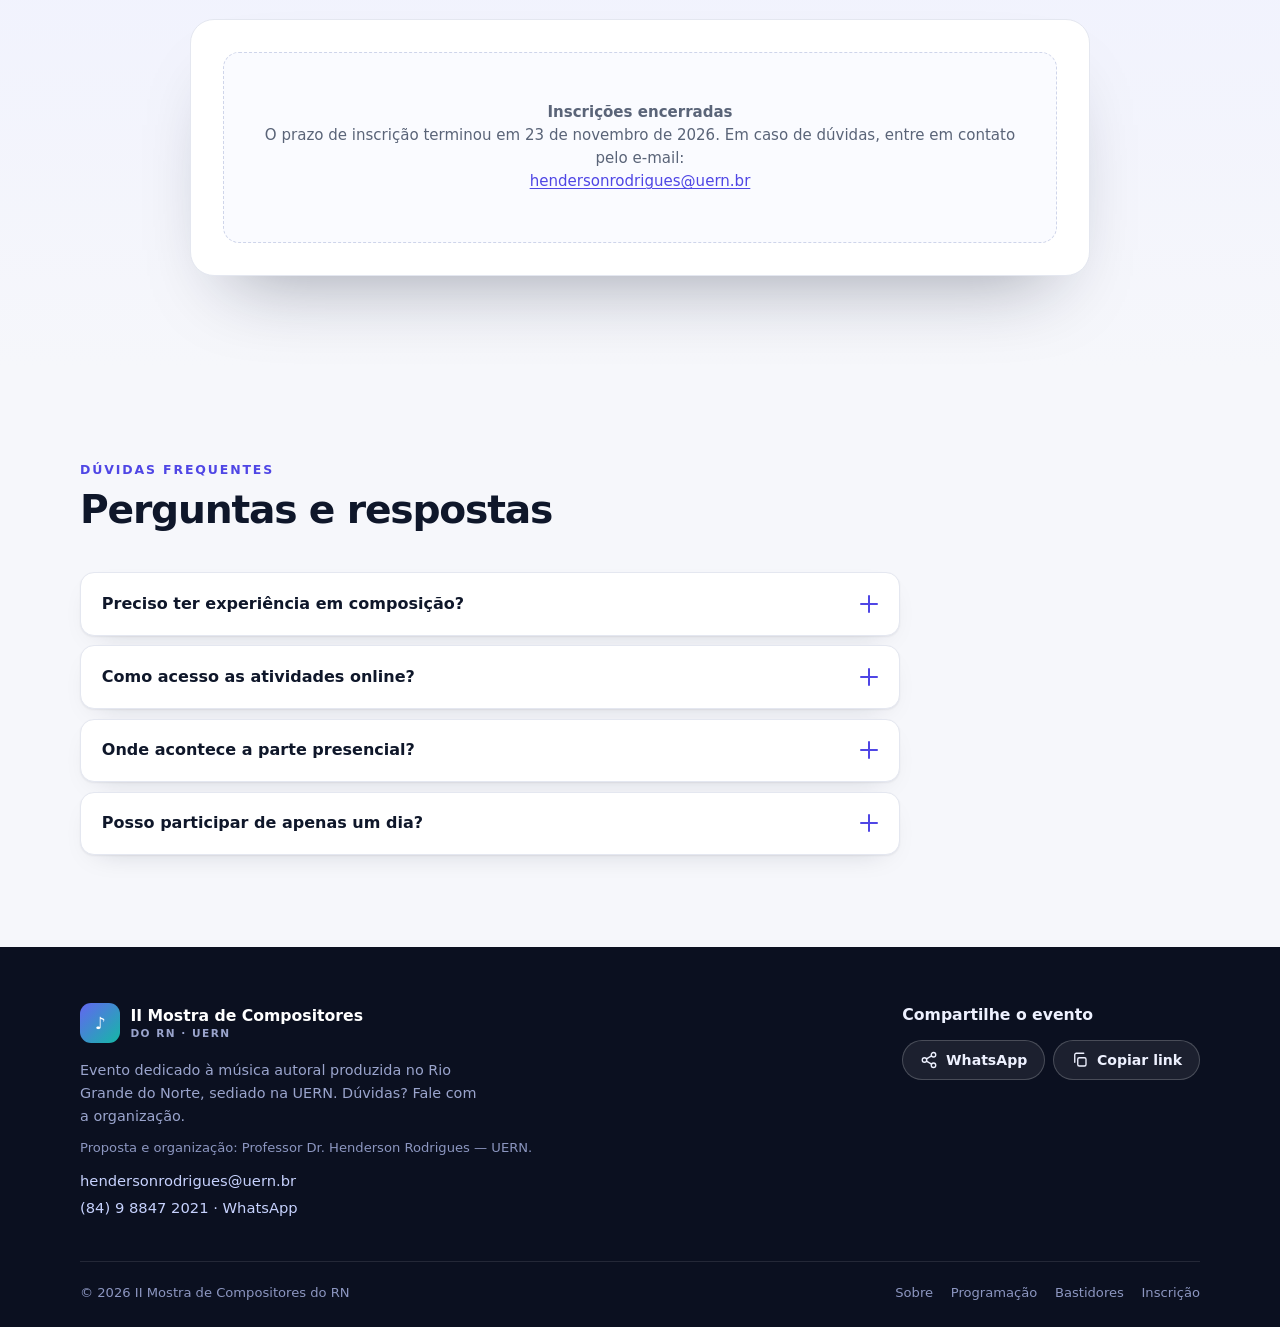
==== commit 908139f9: "Adiciona trava de prazo nas inscricoes" ====
--- a/index.html
+++ b/index.html
@@ -289,7 +289,7 @@
         <div class="section-head reveal">
           <p class="eyebrow" data-field="signup.eyebrow">Inscrição</p>
           <h2 data-field="signup.heading">Garanta sua vaga</h2>
-          <p class="section-lead" data-field="signup.lead">
+          <p class="section-lead" id="signup-lead" data-field="signup.lead">
             Preencha o formulário abaixo. A confirmação da sua inscrição e as
             informações de acesso serão enviadas por e-mail.
           </p>
@@ -299,6 +299,11 @@
           <div id="form-placeholder" class="form-placeholder">
             <p class="form-placeholder-title" data-field="signup.placeholderTitle">O formulário de inscrição será disponibilizado em breve.</p>
             <p><span data-field="signup.placeholderText">Enquanto isso, você pode entrar em contato pelo e-mail</span> <a data-event="email-link" href="mailto:hendersonrodrigues@gmail.com"><span data-event="email">hendersonrodrigues@gmail.com</span></a>.</p>
+          </div>
+          <div id="signup-closed" class="form-placeholder" hidden>
+            <p class="form-placeholder-title" data-field="signup.closedTitle">Inscrições encerradas</p>
+            <p data-field="signup.closedText">O prazo de inscrição terminou em 23 de novembro de 2026. Em caso de dúvidas, entre em contato pelo e-mail:</p>
+            <p><a data-event="email-link" href="mailto:hendersonrodrigues@uern.br"><span data-event="email">hendersonrodrigues@uern.br</span></a></p>
           </div>
           <iframe
             id="form-iframe"
@@ -307,7 +312,7 @@
             loading="lazy"
             hidden
           ></iframe>
-          <p class="form-note" data-field="signup.note">
+          <p class="form-note" id="form-note" data-field="signup.note">
             Ao se inscrever, você autoriza o uso dos seus dados exclusivamente para a
             organização deste evento.
           </p>
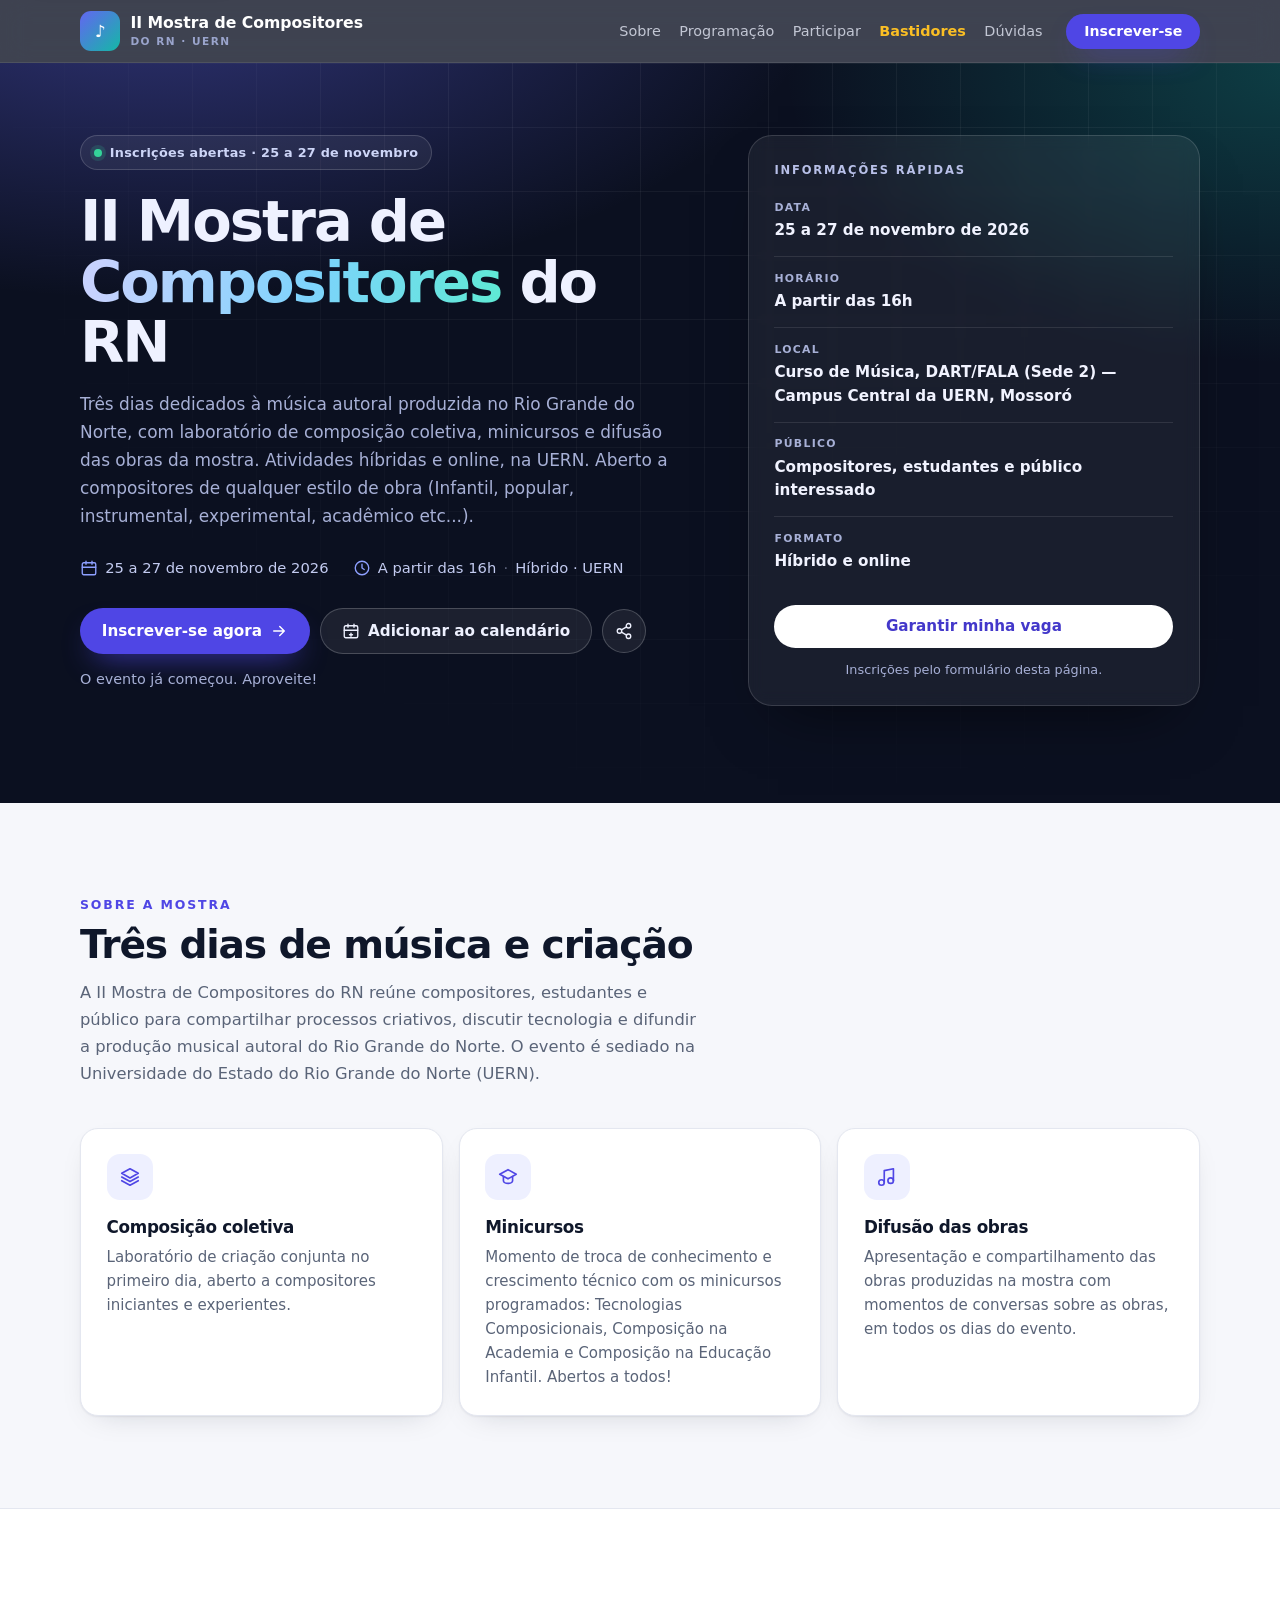
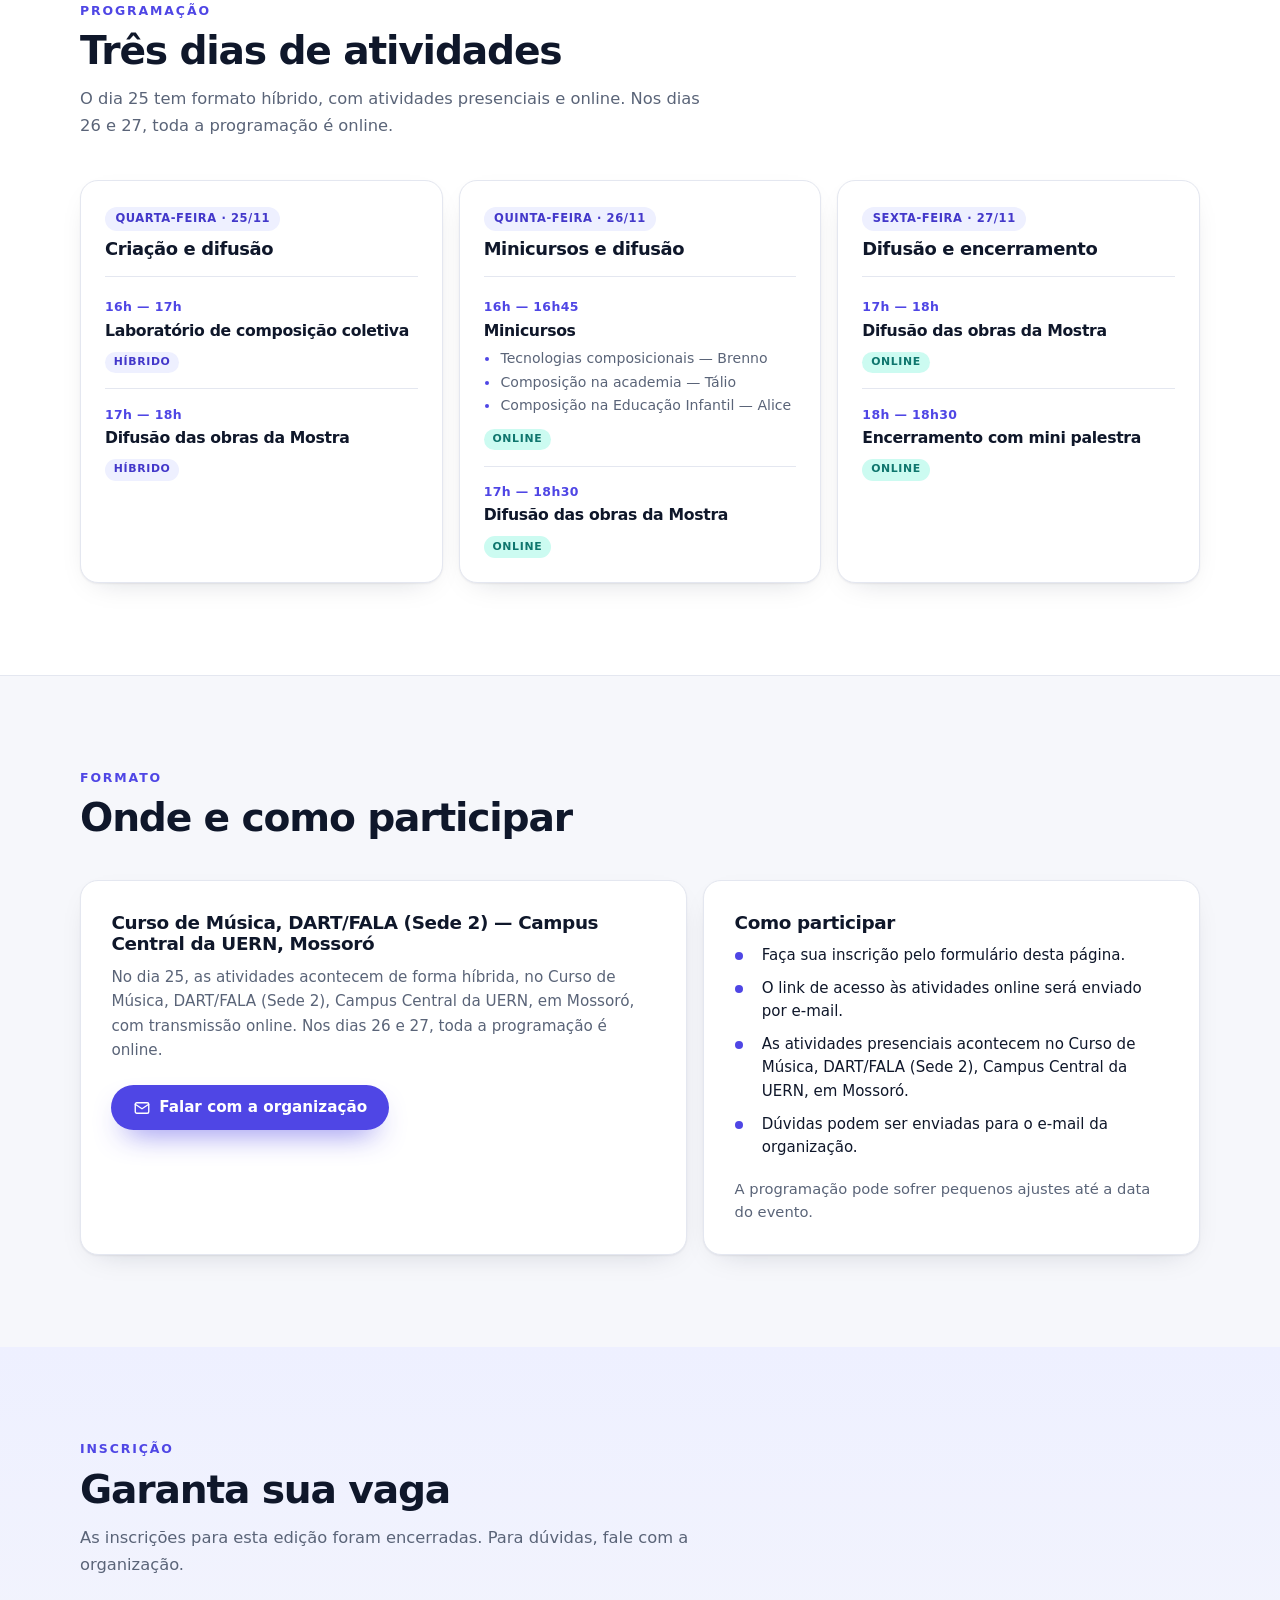
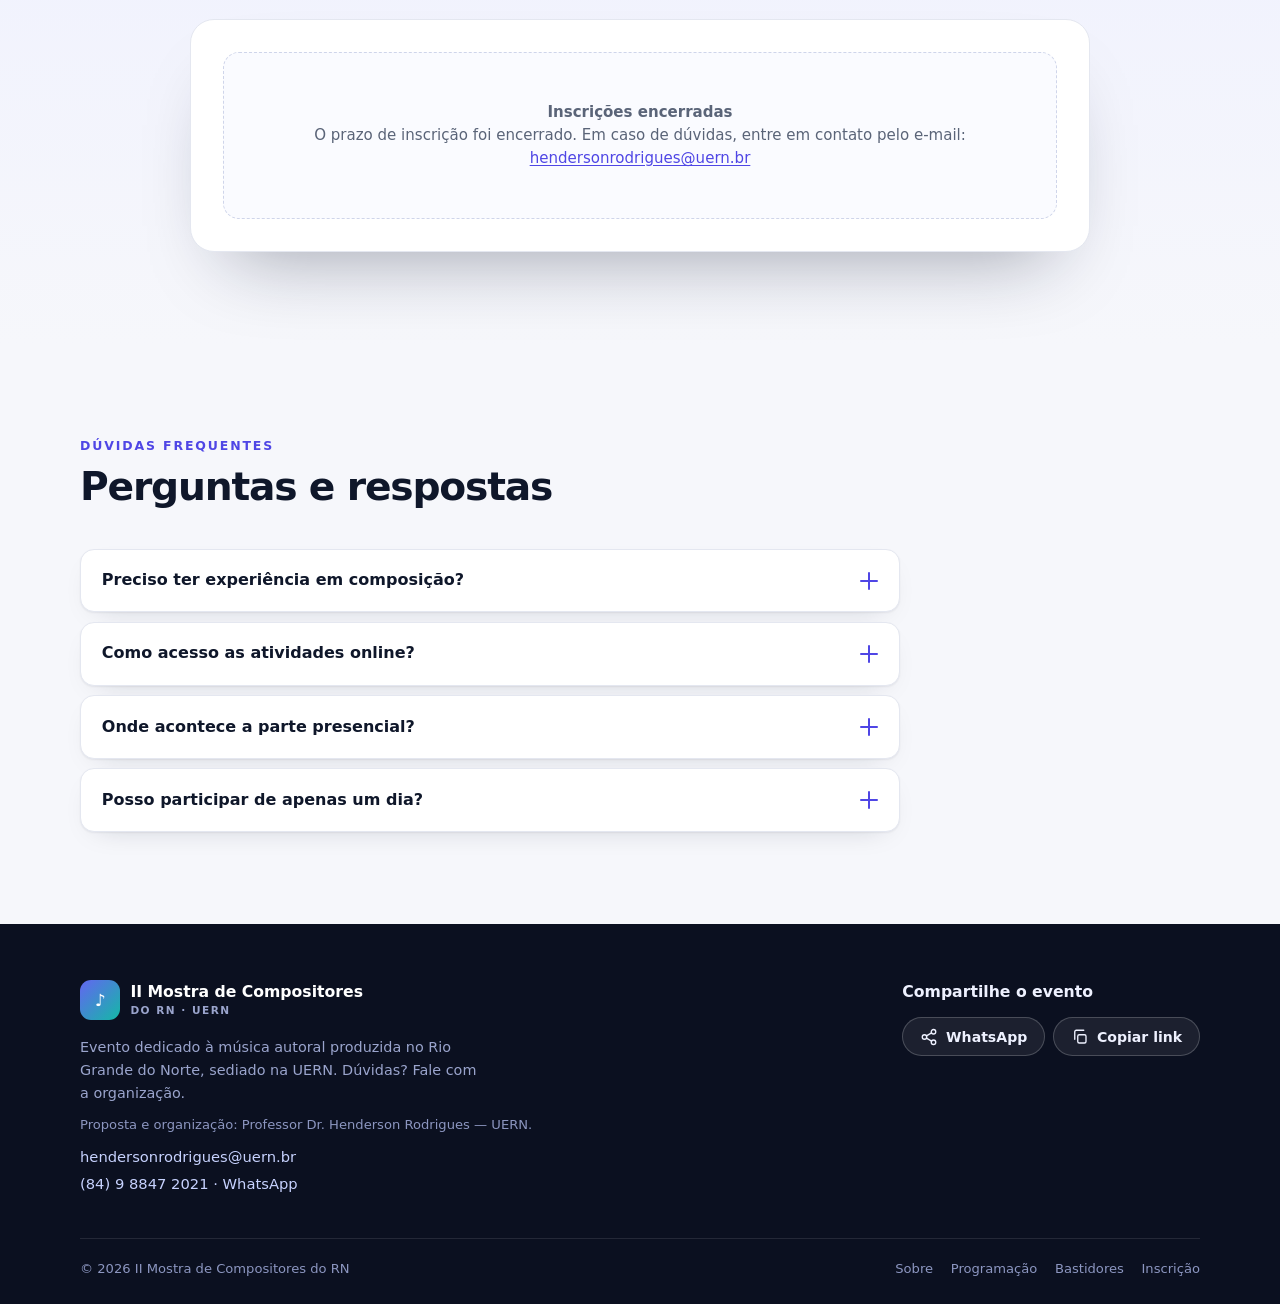
==== commit 158eb1e3: "Estende inscricoes ate o segundo dia e remove aviso de prazo" ====
--- a/index.html
+++ b/index.html
@@ -264,7 +264,7 @@
               DART/FALA (Sede 2), Campus Central da UERN, em Mossoró, com transmissão
               online. Nos dias 26 e 27, toda a programação é online.
             </p>
-            <a class="btn btn-primary" data-event="email-link" href="mailto:hendersonrodrigues@gmail.com">
+            <a class="btn btn-primary" data-event="email-link" href="mailto:hendersonrodrigues@uern.br">
               <svg viewBox="0 0 24 24" fill="none" stroke="currentColor" stroke-width="1.8" stroke-linecap="round" stroke-linejoin="round" aria-hidden="true"><rect x="3" y="5" width="18" height="14" rx="2"/><path d="m3 7 9 6 9-6"/></svg>
               <span data-field="location.cardButton">Falar com a organização</span>
             </a>
@@ -298,11 +298,11 @@
         <div class="form-card reveal">
           <div id="form-placeholder" class="form-placeholder">
             <p class="form-placeholder-title" data-field="signup.placeholderTitle">O formulário de inscrição será disponibilizado em breve.</p>
-            <p><span data-field="signup.placeholderText">Enquanto isso, você pode entrar em contato pelo e-mail</span> <a data-event="email-link" href="mailto:hendersonrodrigues@gmail.com"><span data-event="email">hendersonrodrigues@gmail.com</span></a>.</p>
+            <p><span data-field="signup.placeholderText">Enquanto isso, você pode entrar em contato pelo e-mail</span> <a data-event="email-link" href="mailto:hendersonrodrigues@uern.br"><span data-event="email">hendersonrodrigues@uern.br</span></a>.</p>
           </div>
           <div id="signup-closed" class="form-placeholder" hidden>
             <p class="form-placeholder-title" data-field="signup.closedTitle">Inscrições encerradas</p>
-            <p data-field="signup.closedText">O prazo de inscrição terminou em 23 de novembro de 2026. Em caso de dúvidas, entre em contato pelo e-mail:</p>
+            <p data-field="signup.closedText">O prazo de inscrição foi encerrado. Em caso de dúvidas, entre em contato pelo e-mail:</p>
             <p><a data-event="email-link" href="mailto:hendersonrodrigues@uern.br"><span data-event="email">hendersonrodrigues@uern.br</span></a></p>
           </div>
           <iframe
